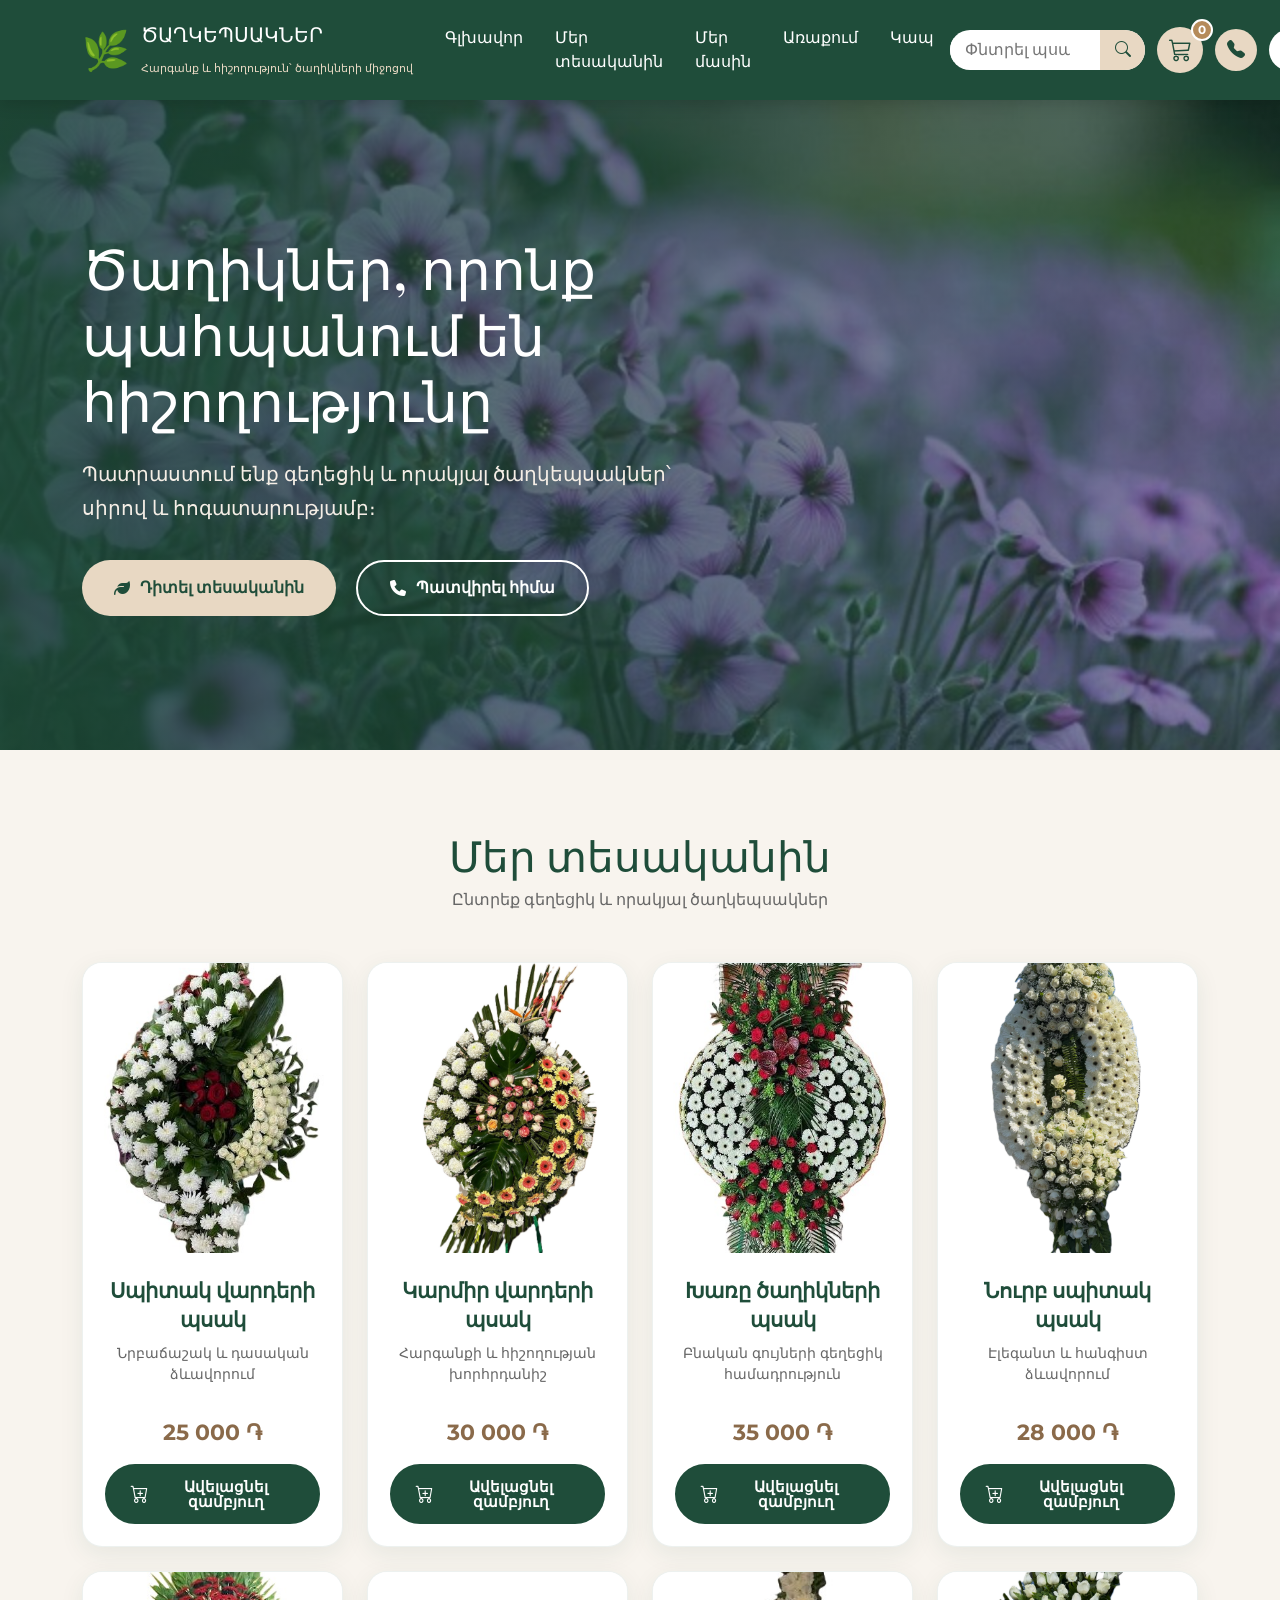
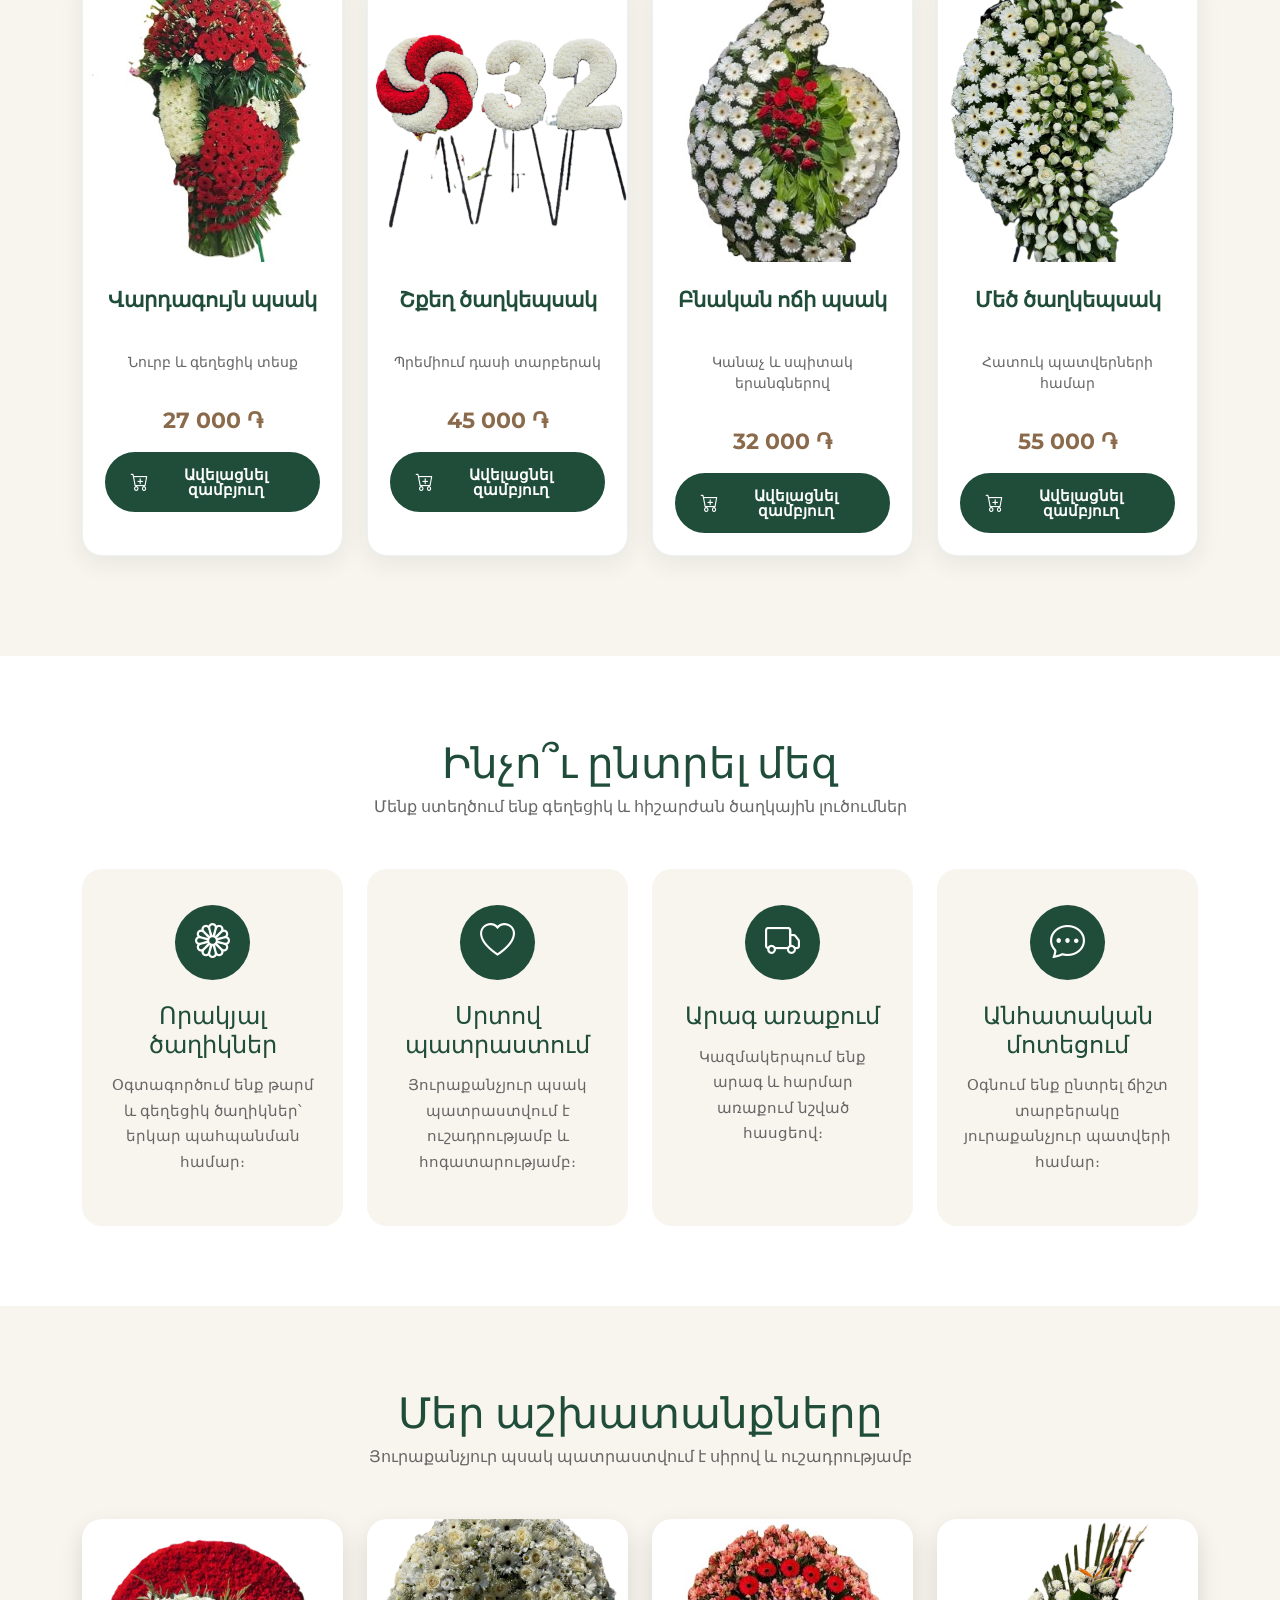
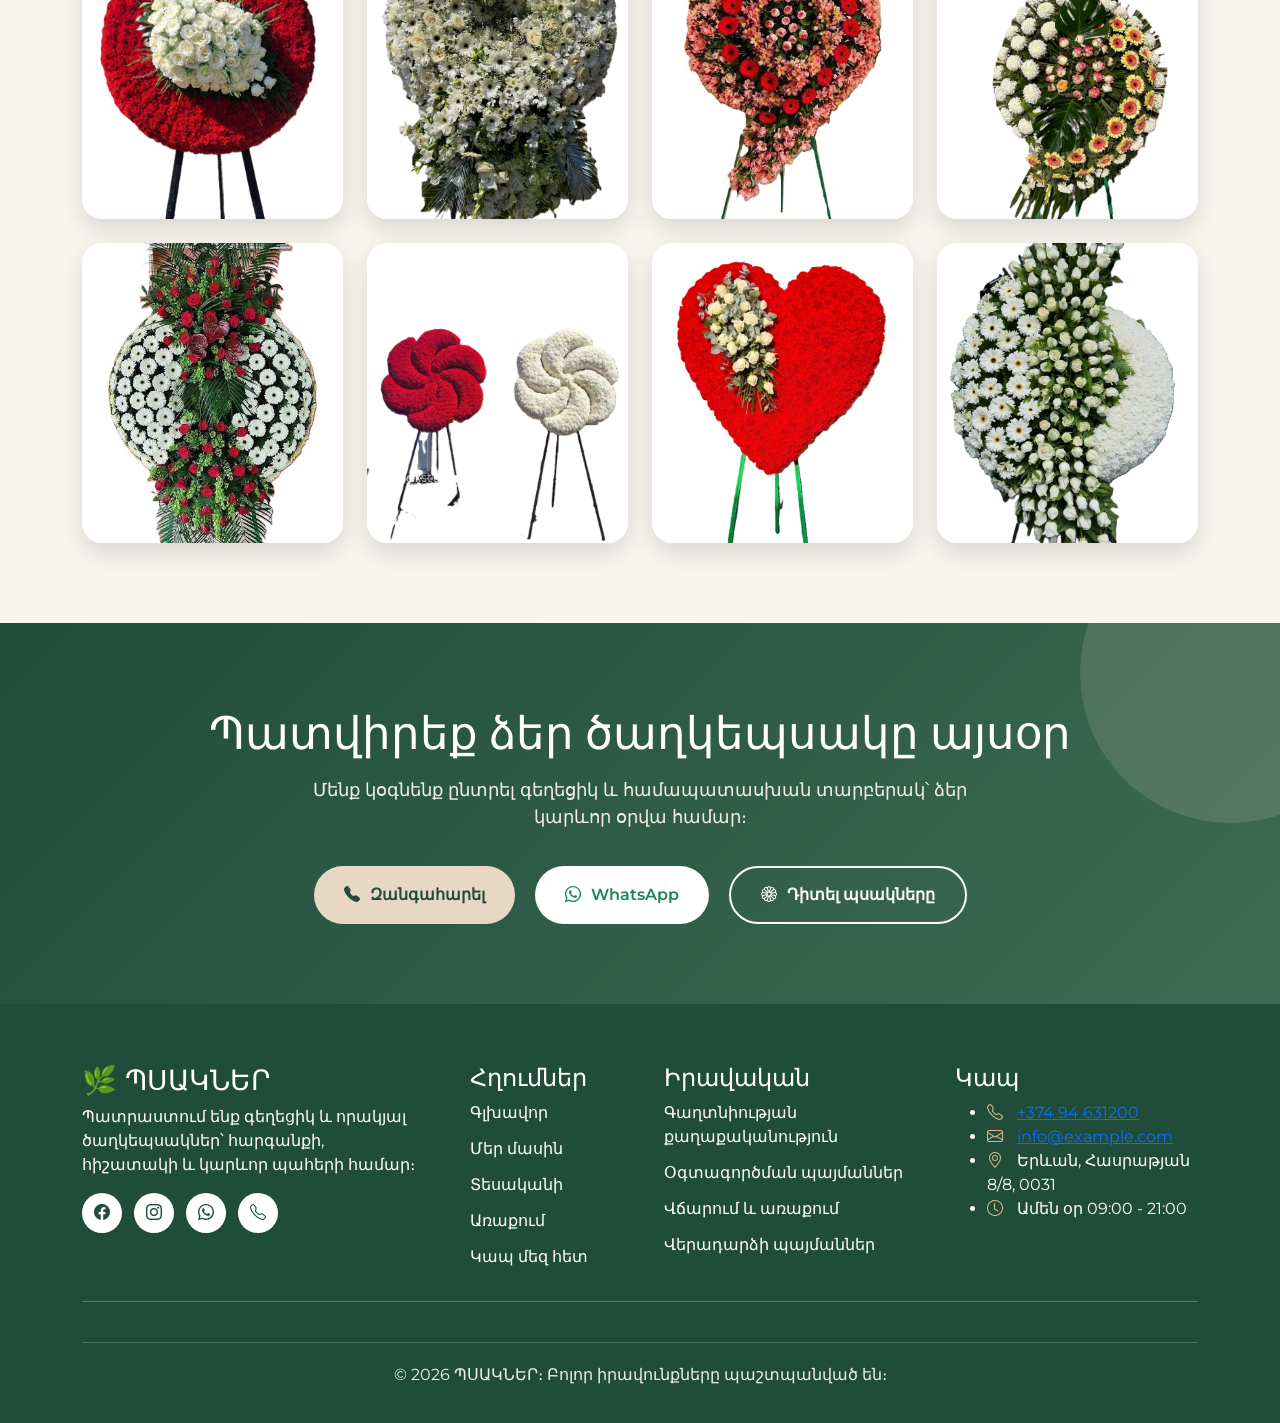
==== index.html @ c1af6dad "Initial commit" ====
<!DOCTYPE html>
<html lang="hy">

<head>

<meta charset="UTF-8">

<meta name="viewport" content="width=device-width, initial-scale=1.0">


<title>
Ծաղկեպսակներ | Գեղեցիկ և որակյալ պատվերներ
</title>


<meta name="description" content="
Պատրաստում ենք գեղեցիկ ծաղկեպսակներ՝ անհատական դիզայնով։
Պատվիրեք արագ և հարմար եղանակով։
">


<!-- Bootstrap 5 -->

<link 
href="https://cdn.jsdelivr.net/npm/bootstrap@5.3.3/dist/css/bootstrap.min.css" 
rel="stylesheet">



<!-- Bootstrap Icons -->

<link 
rel="stylesheet"
href="https://cdn.jsdelivr.net/npm/bootstrap-icons@1.11.3/font/bootstrap-icons.min.css">



<!-- Font Awesome -->

<link 
rel="stylesheet"
href="https://cdnjs.cloudflare.com/ajax/libs/font-awesome/6.5.2/css/all.min.css">



<!-- Google Fonts -->

<link 
href="https://fonts.googleapis.com/css2?family=Montserrat:wght@400;500;600;700&family=Playfair+Display:wght@600;700&display=swap"
rel="stylesheet">



<!-- Website CSS -->

<link rel="stylesheet" href="css/style.css">

<link rel="stylesheet" href="css/header.css">
<link rel="stylesheet" href="css/products.css">
<link rel="stylesheet" href="css/product-details.css">

<link rel="stylesheet" href="css/mini-cart.css">

<link rel="stylesheet" href="css/footer.css">


</head>


<body>



<!-- HEADER -->

<div id="header"></div>




<!-- =====================
 HERO SECTION
===================== -->


<section class="hero">


<div class="hero-overlay"></div>



<div class="container">


<div class="hero-content">



<h2>

Ծաղիկներ, որոնք
<br>

պահպանում են հիշողությունը

</h2>



<p>

Պատրաստում ենք գեղեցիկ և որակյալ
ծաղկեպսակներ՝ սիրով և հոգատարությամբ։

</p>



<div class="hero-buttons">



<a href="products.html"
class="btn-main">


<i class="fa-solid fa-leaf"></i>

Դիտել տեսականին


</a>




<a href="contact.html"
class="btn-outline">


<i class="fa-solid fa-phone"></i>

Պատվիրել հիմա


</a>



</div>


</div>


</div>


</section>





<!-- =====================
 PRODUCTS SECTION
===================== -->


<section class="products-section">


<div class="container">



<div class="section-title">


<h2>

Մեր տեսականին

</h2>


<p>

Ընտրեք գեղեցիկ և որակյալ ծաղկեպսակներ

</p>


</div>




<div class="row g-4">



<!-- PRODUCT CARD -->

<div class="col-lg-3 col-md-6">


<div class="product-card">



<div class="product-image">


<img src="images/product-1.jpg"
alt="Սպիտակ վարդերի պսակ">


</div>



<div class="product-info">


<h3>

Սպիտակ վարդերի պսակ

</h3>


<p>

Նրբաճաշակ և դասական ձևավորում

</p>



<div class="price">

25 000 ֏

</div>



<button 
class="order-btn add-to-cart"
data-id="1">


<i class="bi bi-cart-plus"></i>

Ավելացնել զամբյուղ


</button>


</div>


</div>


</div>
<!-- PRODUCT 2 -->

<div class="col-lg-3 col-md-6">

<div class="product-card">


<div class="product-image">

<img src="images/product-2.jpg"
alt="Կարմիր վարդերի պսակ">

</div>


<div class="product-info">


<h3>
Կարմիր վարդերի պսակ
</h3>


<p>
Հարգանքի և հիշողության խորհրդանիշ
</p>


<div class="price">
30 000 ֏
</div>


<button 
class="order-btn add-to-cart"
data-id="2">

<i class="bi bi-cart-plus"></i>

Ավելացնել զամբյուղ

</button>


</div>

</div>

</div>




<!-- PRODUCT 3 -->

<div class="col-lg-3 col-md-6">

<div class="product-card">


<div class="product-image">

<img src="images/product-3.jpg"
alt="Խառը ծաղիկների պսակ">

</div>


<div class="product-info">


<h3>
Խառը ծաղիկների պսակ
</h3>


<p>
Բնական գույների գեղեցիկ համադրություն
</p>


<div class="price">
35 000 ֏
</div>


<button 
class="order-btn add-to-cart"
data-id="3">

<i class="bi bi-cart-plus"></i>

Ավելացնել զամբյուղ

</button>


</div>

</div>

</div>




<!-- PRODUCT 4 -->

<div class="col-lg-3 col-md-6">

<div class="product-card">


<div class="product-image">

<img src="images/product-4.jpg"
alt="Նուրբ սպիտակ պսակ">

</div>


<div class="product-info">


<h3>
Նուրբ սպիտակ պսակ
</h3>


<p>
Էլեգանտ և հանգիստ ձևավորում
</p>


<div class="price">
28 000 ֏
</div>


<button 
class="order-btn add-to-cart"
data-id="4">

<i class="bi bi-cart-plus"></i>

Ավելացնել զամբյուղ

</button>


</div>

</div>

</div>




<!-- PRODUCT 5 -->

<div class="col-lg-3 col-md-6">

<div class="product-card">


<div class="product-image">

<img src="images/product-5.jpg"
alt="Վարդագույն պսակ">

</div>


<div class="product-info">


<h3>
Վարդագույն պսակ
</h3>


<p>
Նուրբ և գեղեցիկ տեսք
</p>


<div class="price">
27 000 ֏
</div>


<button 
class="order-btn add-to-cart"
data-id="5">

<i class="bi bi-cart-plus"></i>

Ավելացնել զամբյուղ

</button>


</div>

</div>

</div>




<!-- PRODUCT 6 -->

<div class="col-lg-3 col-md-6">

<div class="product-card">


<div class="product-image">

<img src="images/product-6.jpg"
alt="Շքեղ ծաղկեպսակ">

</div>


<div class="product-info">


<h3>
Շքեղ ծաղկեպսակ
</h3>


<p>
Պրեմիում դասի տարբերակ
</p>


<div class="price">
45 000 ֏
</div>


<button 
class="order-btn add-to-cart"
data-id="6">

<i class="bi bi-cart-plus"></i>

Ավելացնել զամբյուղ

</button>


</div>

</div>

</div>




<!-- PRODUCT 7 -->

<div class="col-lg-3 col-md-6">

<div class="product-card">


<div class="product-image">

<img src="images/product-7.jpg"
alt="Բնական ոճի պսակ">

</div>


<div class="product-info">


<h3>
Բնական ոճի պսակ
</h3>


<p>
Կանաչ և սպիտակ երանգներով
</p>


<div class="price">
32 000 ֏
</div>


<button 
class="order-btn add-to-cart"
data-id="7">

<i class="bi bi-cart-plus"></i>

Ավելացնել զամբյուղ

</button>


</div>

</div>

</div>




<!-- PRODUCT 8 -->

<div class="col-lg-3 col-md-6">

<div class="product-card">


<div class="product-image">

<img src="images/product-8.jpg"
alt="Մեծ ծաղկեպսակ">

</div>


<div class="product-info">


<h3>
Մեծ ծաղկեպսակ
</h3>


<p>
Հատուկ պատվերների համար
</p>


<div class="price">
55 000 ֏
</div>


<button 
class="order-btn add-to-cart"
data-id="8">

<i class="bi bi-cart-plus"></i>

Ավելացնել զամբյուղ

</button>


</div>

</div>

</div>



</div>

</div>

</section>






<!-- =====================
 WHY CHOOSE US
===================== -->


<section class="why-section">


<div class="container">



<div class="section-title">


<h2>
Ինչո՞ւ ընտրել մեզ
</h2>


<p>
Մենք ստեղծում ենք գեղեցիկ և հիշարժան ծաղկային լուծումներ
</p>


</div>



<div class="row g-4">



<div class="col-lg-3 col-md-6">


<div class="feature-card">


<div class="feature-icon">

<i class="bi bi-flower1"></i>

</div>


<h3>
Որակյալ ծաղիկներ
</h3>


<p>
Օգտագործում ենք թարմ և գեղեցիկ ծաղիկներ՝ երկար պահպանման համար։
</p>


</div>


</div>





<div class="col-lg-3 col-md-6">


<div class="feature-card">


<div class="feature-icon">

<i class="bi bi-heart"></i>

</div>


<h3>
Սրտով պատրաստում
</h3>


<p>
Յուրաքանչյուր պսակ պատրաստվում է ուշադրությամբ և հոգատարությամբ։
</p>


</div>


</div>





<div class="col-lg-3 col-md-6">


<div class="feature-card">


<div class="feature-icon">

<i class="bi bi-truck"></i>

</div>


<h3>
Արագ առաքում
</h3>


<p>
Կազմակերպում ենք արագ և հարմար առաքում նշված հասցեով։
</p>


</div>


</div>





<div class="col-lg-3 col-md-6">


<div class="feature-card">


<div class="feature-icon">

<i class="bi bi-chat-dots"></i>

</div>


<h3>
Անհատական մոտեցում
</h3>


<p>
Օգնում ենք ընտրել ճիշտ տարբերակը յուրաքանչյուր պատվերի համար։
</p>


</div>


</div>



</div>


</div>


</section>
<!-- =====================
 GALLERY SECTION
===================== -->

<section class="gallery-section">

<div class="container">


<div class="section-title">

<h2>
Մեր աշխատանքները
</h2>

<p>
Յուրաքանչյուր պսակ պատրաստվում է սիրով և ուշադրությամբ
</p>

</div>



<div class="row g-4">


<div class="col-lg-3 col-md-6">

<div class="gallery-item">

<img src="images/gallery-1.jpg"
alt="Ծաղկեպսակ">

<div class="gallery-overlay">

    <a
        href="images/gallery-1.jpg"
        class="gallery-link"
        data-image="images/gallery-1.jpg"
        aria-label="Նկարը մեծացնել"
    >

        <i class="bi bi-eye"></i>

    </a>

</div>

</div>

</div>




<div class="col-lg-3 col-md-6">

<div class="gallery-item">

<img src="images/gallery-2.jpg"
alt="Ծաղկեպսակ">

<div class="gallery-overlay">

<a href="#"
class="gallery-link"
data-image="images/gallery-2.jpg">

<i class="bi bi-eye"></i>

</a>

</div>

</div>

</div>




<div class="col-lg-3 col-md-6">

<div class="gallery-item">

<img src="images/gallery-3.jpg"
alt="Ծաղկեպսակ">

<div class="gallery-overlay">

<a href="#"
class="gallery-link"
data-image="images/gallery-3.jpg">

<i class="bi bi-eye"></i>

</a>
</div>

</div>

</div>




<div class="col-lg-3 col-md-6">

<div class="gallery-item">

<img src="images/gallery-4.jpg"
alt="Ծաղկեպսակ">

<div class="gallery-overlay">

<a href="#"
class="gallery-link"
data-image="images/gallery-4.jpg">

<i class="bi bi-eye"></i>

</a>

</div>

</div>

</div>




<div class="col-lg-3 col-md-6">

<div class="gallery-item">

<img src="images/gallery-5.jpg"
alt="Ծաղկեպսակ">

<div class="gallery-overlay">

<a href="#"
class="gallery-link"
data-image="images/gallery-5.jpg">

<i class="bi bi-eye"></i>

</a>

</div>

</div>

</div>




<div class="col-lg-3 col-md-6">

<div class="gallery-item">

<img src="images/gallery-6.jpg"
alt="Ծաղկեպսակ">

<div class="gallery-overlay">

<a href="#"
class="gallery-link"
data-image="images/gallery-6.jpg">

<i class="bi bi-eye"></i>

</a>

</div>

</div>

</div>




<div class="col-lg-3 col-md-6">

<div class="gallery-item">

<img src="images/gallery-7.jpg"
alt="Ծաղկեպսակ">

<div class="gallery-overlay">

<a href="#"
class="gallery-link"
data-image="images/gallery-7.jpg">

<i class="bi bi-eye"></i>

</a>

</div>

</div>

</div>




<div class="col-lg-3 col-md-6">

<div class="gallery-item">

<img src="images/gallery-8.jpg"
alt="Ծաղկեպսակ">

<div class="gallery-overlay">

<a href="#"
class="gallery-link"
data-image="images/gallery-8.jpg">

<i class="bi bi-eye"></i>

</a>

</div>

</div>

</div>


</div>

</div>

</section>






<!-- =====================
 CTA SECTION
===================== -->


<section class="cta-section">


<div class="container">


<div class="cta-content">


<h2>

Պատվիրեք ձեր ծաղկեպսակը այսօր

</h2>



<p>

Մենք կօգնենք ընտրել գեղեցիկ և համապատասխան տարբերակ՝
ձեր կարևոր օրվա համար։

</p>



<div class="cta-buttons">


<a href="tel:+37400000000"
class="cta-btn">


<i class="bi bi-telephone-fill"></i>

Զանգահարել


</a>



<a href="https://wa.me/37400000000"
class="cta-btn whatsapp">


<i class="bi bi-whatsapp"></i>

WhatsApp


</a>



<a href="products.html"
class="cta-btn outline">


<i class="bi bi-flower1"></i>

Դիտել պսակները


</a>



</div>


</div>


</div>


</section>



<!-- FOOTER -->

<div id="footer"></div>




<!-- JAVASCRIPT -->

<script src="js/products-data.js"></script>

<script src="js/cart-add.js"></script>

<script src="js/script.js"></script>

<script src="js/components.js"></script>

<script src="js/header.js"></script>
<script src="js/gallery.js"></script>

<script
    src="https://cdn.jsdelivr.net/npm/bootstrap@5.3.3/dist/js/bootstrap.bundle.min.js">
</script>



</body>

</html>
---- css/style.css ----
/* =====================
   ROOT COLORS
===================== */

:root{
    --green-dark:#1F4D3A;
    --green:#3E6B55;
    --beige:#E8D8C3;
    --light-bg:#F8F4EE;
    --white:#FFFFFF;
    --text:#333333;
    --gold:#B58B5A;
}


/* =====================
   HEADER
===================== */

.main-header{
    background:var(--green-dark);
    box-shadow:0 4px 15px rgba(0,0,0,.15);
}


.navbar{
    padding:15px 0;
}


/* LOGO */

.logo{
    display:flex;
    align-items:center;
    gap:12px;
    color:var(--white);
    text-decoration:none;
}


.logo-icon{
    font-size:38px;
}


.logo h1{
    font-family:'Playfair Display',serif;
    font-size:22px;
    margin:0;
    color:var(--white);
    letter-spacing:1px;
}


.logo small{
    font-family:'Montserrat',sans-serif;
    font-size:11px;
    color:var(--beige);
}


/* MENU */

.nav-link{
    font-family:'Montserrat',sans-serif;
    color:var(--white)!important;
    font-weight:500;
    margin:0 8px;
    transition:.3s;
}


.nav-link:hover,
.nav-link.active{
    color:var(--beige)!important;
}


/* =====================
   HEADER ACTIONS
===================== */

.header-actions{
    display:flex;
    align-items:center;
    gap:12px;
}


/* SEARCH */

.search-box{
    display:flex;
    background:var(--white);
    border-radius:30px;
    overflow:hidden;
    height:40px;
}


.search-box input{
    border:none;
    outline:none;
    padding:0 15px;
    width:150px;
}


.search-box button{
    border:none;
    background:var(--beige);
    color:var(--green-dark);
    width:45px;
}


/* CALL + WHATSAPP */

.call-btn,
.whatsapp-btn{

    width:42px;
    height:42px;

    border-radius:50%;

    display:flex;
    align-items:center;
    justify-content:center;

    font-size:18px;
    text-decoration:none;

    transition:.3s;
}


.call-btn{
    background:var(--beige);
    color:var(--green-dark);
}


.whatsapp-btn{
    background:var(--white);
    color:#198754;
}


.call-btn:hover,
.whatsapp-btn:hover{
    transform:scale(1.1);
}



/* CART */

.cart-icon{

    position:relative;

    width:46px;
    height:46px;

    display:inline-flex;

    align-items:center;
    justify-content:center;

    background:var(--beige);

    color:var(--green-dark)!important;

    border-radius:50%;

    font-size:23px;

    text-decoration:none;

    transition:.3s;

}


.cart-icon:hover{

    background:var(--green-dark);

    color:var(--white)!important;

    transform:translateY(-3px);

}


.cart-icon i{
    font-size:23px;
}


#cartCount{

    position:absolute;

    top:-7px;
    right:-7px;

    min-width:22px;
    height:22px;

    padding:0 5px;

    display:flex;

    align-items:center;
    justify-content:center;

    background:var(--gold);

    color:var(--white);

    border:2px solid var(--white);

    border-radius:50%;

    font-size:11px;

    font-weight:700;

}


/* MOBILE */

.navbar-toggler{

    border:1px solid var(--beige);

}


.navbar-toggler-icon{

    filter:invert(1);

}


@media(max-width:991px){

.header-actions{

    margin-top:20px;

    justify-content:center;

}


.logo h1{

    font-size:18px;

}


.search-box input{

    width:120px;

}

}
/* =====================
   HERO SECTION
===================== */

.hero{

    height:650px;

    background-image:url("../images/hero.jpg");

    background-size:cover;

    background-position:center;

    position:relative;

    display:flex;

    align-items:center;

}


.hero-overlay{

    position:absolute;

    inset:0;

    background:
    linear-gradient(
        90deg,
        rgba(31,77,58,.85),
        rgba(31,77,58,.45)
    );

}



.hero-content{

    position:relative;

    z-index:2;

    max-width:650px;

    color:var(--white);

}



.hero h2{

    font-family:'Playfair Display',serif;

    font-size:55px;

    line-height:1.2;

    margin-bottom:25px;

}



.hero p{

    font-family:'Montserrat',sans-serif;

    font-size:20px;

    line-height:1.7;

    color:#f5eee6;

    margin-bottom:35px;

}



/* =====================
   HERO BUTTONS
===================== */

.hero-buttons{

    display:flex;

    gap:20px;

}



.btn-main,
.btn-outline{

    padding:14px 32px;

    border-radius:30px;

    font-family:'Montserrat',sans-serif;

    font-weight:600;

    text-decoration:none;

    transition:.3s;

    display:inline-flex;

    align-items:center;

    justify-content:center;

    gap:10px;

}



/* MAIN */

.btn-main{

    background:var(--beige);

    color:var(--green-dark);

}



.btn-main:hover{

    background:var(--white);

    transform:translateY(-3px);

}



/* OUTLINE */

.btn-outline{

    border:2px solid var(--white);

    color:var(--white);

}



.btn-outline:hover{

    background:var(--white);

    color:var(--green-dark);

}



/* =====================
   PRODUCTS SECTION
===================== */


.products-section{

    background:var(--light-bg);

    padding:80px 0;

}



/* TITLE */

.section-title{

    text-align:center;

    margin-bottom:50px;

}



.section-title h2{

    font-family:'Playfair Display',serif;

    font-size:42px;

    color:var(--green-dark);

}



.section-title p{

    font-family:'Montserrat',sans-serif;

    color:#666;

}



/* PRODUCT CARD */


.product-card{

    background:var(--white);

    border-radius:20px;

    overflow:hidden;

    box-shadow:0 10px 25px rgba(0,0,0,.08);

    transition:.4s;

}



.product-card:hover{

    transform:translateY(-10px);

    box-shadow:0 20px 35px rgba(31,77,58,.25);

}



/* IMAGE */


.product-image{

    height:300px;

    overflow:hidden;

}



.product-image img{

    width:100%;

    height:100%;

    object-fit:cover;

    transition:.5s ease;

}



.product-card:hover .product-image img{

    transform:scale(1.15);

}



/* PRODUCT INFO */


.product-info{

    padding:25px;

    text-align:center;

}



.product-info h3{

    font-family:'Playfair Display',serif;

    font-size:22px;

    color:var(--green-dark);

}



.product-info p{

    font-size:14px;

    color:#666;

}



.price{

    font-size:22px;

    font-weight:700;

    color:#8A6A4A;

    margin:15px 0;

}



/* =====================
   MOBILE HERO
===================== */


@media(max-width:768px){


.hero{

    height:520px;

    text-align:center;

}



.hero h2{

    font-size:36px;

}



.hero p{

    font-size:16px;

}



.hero-buttons{

    flex-direction:column;

    align-items:center;

}



.btn-main,
.btn-outline{

    width:230px;

}



}
/* =====================
   WHY CHOOSE US
===================== */


.why-section{

    padding:80px 0;

    background:var(--white);

}



.feature-card{

    height:100%;

    text-align:center;

    background:var(--light-bg);

    padding:35px 25px;

    border-radius:20px;

    transition:.4s;

    border:1px solid transparent;

}



.feature-card:hover{

    transform:translateY(-10px);

    background:var(--white);

    border-color:var(--beige);

    box-shadow:0 15px 30px rgba(31,77,58,.15);

}



/* ICON */

.feature-icon{

    width:75px;

    height:75px;

    margin:0 auto 20px;

    border-radius:50%;

    background:var(--green-dark);

    color:var(--white);

    display:flex;

    align-items:center;

    justify-content:center;

    font-size:35px;

    transition:.4s;

}



.feature-card:hover .feature-icon{

    background:var(--beige);

    color:var(--green-dark);

    transform:rotate(10deg);

}



.feature-card h3{

    font-family:'Playfair Display',serif;

    color:var(--green-dark);

    font-size:24px;

    margin-bottom:15px;

}



.feature-card p{

    font-family:'Montserrat',sans-serif;

    color:#666;

    font-size:15px;

    line-height:1.7;

}




/* =====================
   GALLERY
===================== */


.gallery-section{

    padding:80px 0;

    background:var(--light-bg);

}



.gallery-item{

    height:300px;

    overflow:hidden;

    border-radius:20px;

    position:relative;

    cursor:pointer;

    box-shadow:0 10px 25px rgba(0,0,0,.12);

}



.gallery-item img{

    width:100%;

    height:100%;

    object-fit:cover;

    transition:.6s ease;

}



.gallery-item:hover img{

    transform:scale(1.15);

}



/* OVERLAY */


.gallery-overlay{

    position:absolute;

    inset:0;

    background:rgba(31,77,58,.75);

    display:flex;

    align-items:center;

    justify-content:center;

    opacity:0;

    transition:.4s;

}



.gallery-item:hover .gallery-overlay{

    opacity:1;

}



.gallery-overlay a{

    width:55px;

    height:55px;

    background:var(--beige);

    color:var(--green-dark);

    border-radius:50%;

    display:flex;

    align-items:center;

    justify-content:center;

    font-size:25px;

    text-decoration:none;

    transform:scale(0);

    transition:.4s;

}



.gallery-item:hover .gallery-overlay a{

    transform:scale(1);

}




/* =====================
   CTA SECTION
===================== */


.cta-section{

    padding:80px 0;

    background:

    linear-gradient(
        135deg,
        var(--green-dark),
        var(--green)
    );

    position:relative;

    overflow:hidden;

}



.cta-section::before{

    content:"";

    position:absolute;

    width:300px;

    height:300px;

    background:var(--beige);

    border-radius:50%;

    opacity:.15;

    top:-100px;

    right:-100px;

}



.cta-content{

    position:relative;

    text-align:center;

    color:var(--white);

}



.cta-content h2{

    font-family:'Playfair Display',serif;

    font-size:45px;

    margin-bottom:20px;

}



.cta-content p{

    font-family:'Montserrat',sans-serif;

    font-size:18px;

    max-width:700px;

    margin:0 auto 35px;

    color:#f5eee6;

}



/* CTA BUTTONS */


.cta-buttons{

    display:flex;

    justify-content:center;

    gap:20px;

    flex-wrap:wrap;

}



.cta-btn{

    background:var(--beige);

    color:var(--green-dark);

    padding:15px 30px;

    border-radius:30px;

    text-decoration:none;

    font-family:'Montserrat',sans-serif;

    font-weight:600;

    display:flex;

    align-items:center;

    gap:10px;

    transition:.3s;

}



.cta-btn:hover{

    background:var(--white);

    color:var(--green-dark);

    transform:translateY(-5px);

}



/* WHATSAPP CTA */

.cta-btn.whatsapp{

    background:var(--white);

    color:#198754;

}



/* OUTLINE CTA */

.cta-btn.outline{

    background:transparent;

    border:2px solid var(--white);

    color:var(--white);

}



.cta-btn.outline:hover{

    background:var(--white);

    color:var(--green-dark);

}
/* =====================
   GLOBAL SETTINGS
===================== */


*{

    box-sizing:border-box;

}


html{

    scroll-behavior:smooth;

}



body{

    margin:0;

    font-family:'Montserrat',sans-serif;

    color:var(--text);

}



/* IMAGES */

img{

    max-width:100%;

    display:block;

}



/* LINKS */

a{

    transition:.3s;

}




/* =====================
   RESPONSIVE DESIGN
===================== */


@media(max-width:991px){


    .navbar{

        padding:12px 0;

    }


    .header-actions{

        margin-top:20px;

        justify-content:center;

        flex-wrap:wrap;

    }


    .logo h1{

        font-size:18px;

    }


    .search-box input{

        width:120px;

    }


}





@media(max-width:768px){


    /* HERO */


    .hero{

        height:520px;

        text-align:center;

    }


    .hero-content{

        margin:auto;

        padding:0 15px;

    }


    .hero h2{

        font-size:36px;

    }


    .hero p{

        font-size:16px;

    }


    .hero-buttons{

        flex-direction:column;

        align-items:center;

    }


    .btn-main,
    .btn-outline{

        width:230px;

    }




    /* SECTIONS */


    .products-section,
    .why-section,
    .gallery-section,
    .cta-section{

        padding:60px 0;

    }



    .section-title h2{

        font-size:32px;

    }



    .cta-content h2{

        font-size:34px;

    }


    .cta-content p{

        font-size:16px;

        padding:0 15px;

    }


}





@media(max-width:576px){


    /* HEADER */


    .logo-icon{

        font-size:30px;

    }


    .header-actions{

        gap:8px;

    }



    .search-box{

        width:100%;

    }



    .search-box input{

        flex:1;

        width:auto;

    }





    /* PRODUCTS */


    .product-image{

        height:250px;

    }




    /* GALLERY */


    .gallery-item{

        height:250px;

    }





    /* BUTTONS */


    .cta-buttons{

        flex-direction:column;

        align-items:center;

    }



    .cta-btn{

        width:230px;

        justify-content:center;

    }



}
/* =========================
ADD TO CART BUTTON
ALL PAGES
========================= */

.order-btn {


width: 100%;

min-height: 48px;

display: inline-flex;

align-items: center;

justify-content: center;

gap: 9px;

padding: 13px 20px;

border: 2px solid #1f4d3a;

border-radius: 30px;

background: #1f4d3a;

color: #ffffff;

font-family: "Montserrat", sans-serif;

font-size: 14px;

font-weight: 600;

line-height: 1;

cursor: pointer;

transition:
    background 0.3s ease,
    color 0.3s ease,
    border-color 0.3s ease,
    transform 0.3s ease,
    box-shadow 0.3s ease;


}

.order-btn i {


font-size: 18px;

line-height: 1;


}

.order-btn:hover {


background: #e8d8c3;

color: #1f4d3a;

border-color: #e8d8c3;

transform: translateY(-3px);

box-shadow:
    0 8px 20px
    rgba(31, 77, 58, 0.2);


}

.order-btn:active {


transform: translateY(0);

box-shadow: none;


}

.order-btn:focus-visible {


outline: 3px solid
    rgba(232, 216, 195, 0.9);

outline-offset: 3px;


}

/* =========================
PRODUCT ADDED STATE
========================= */

.order-btn.added-to-cart {


background: #e8d8c3 !important;

color: #1f4d3a !important;

border-color: #e8d8c3 !important;

transform: none !important;

box-shadow: none !important;

cursor: default;


}

.order-btn.added-to-cart i {


color: #1f4d3a !important;


}

.order-btn:disabled {


opacity: 1;

cursor: default;

}
---- css/header.css ----
/* =========================
 HEADER FIX
========================= */


.main-header{

position:sticky;
top:0;
z-index:1000;

}



.header-actions{

display:flex;
align-items:center;
gap:12px;

}



.header-search{

display:flex;
align-items:center;

background:white;

border-radius:30px;

overflow:hidden;

height:40px;

}



.header-search input{

border:none;
outline:none;

padding:0 15px;

width:150px;

}



.header-search button{

border:none;

height:40px;

width:45px;

background:#E8D8C3;

color:#1F4D3A;

}



.cart-icon{

position:relative;

}



#cartCount{

position:absolute;

top:-8px;
right:-10px;

background:#b58b5a;

color:white;

width:22px;
height:22px;

border-radius:50%;

font-size:12px;

display:flex;

align-items:center;
justify-content:center;

}



@media(max-width:991px){

.header-actions{

margin-top:20px;

justify-content:center;

}


}
---- css/products.css ----
/* ========================================
PRODUCTS PAGE
Մուգ կանաչ + բեժ + սպիտակ
======================================== */

/* ---------- ԳՈՒՅՆԵՐ ---------- */

:root {
--green-dark: #1f4d3a;
--green: #3e6b55;
--green-light: #e8f0eb;


--beige: #e8d8c3;
--beige-light: #f8f4ee;

--white: #ffffff;
--text-dark: #26332d;
--text-light: #6f756f;

--border-color: #e7e1d9;

--shadow: 0 10px 30px rgba(31, 77, 58, 0.10);


}

/* ---------- ԷՋԻ ՎԵՐՆԱԳԻՐ ---------- */

.page-title {
position: relative;
padding: 85px 0;
text-align: center;
color: var(--white);


background:
    linear-gradient(
        rgba(20, 58, 43, 0.90),
        rgba(31, 77, 58, 0.94)
    ),
    url("../images/hero.jpg");

background-position: center;
background-size: cover;

}

.page-title h1 {
margin-bottom: 12px;


font-family: "Playfair Display", serif;
font-size: clamp(38px, 5vw, 58px);
font-weight: 700;

letter-spacing: 0.5px;

}

.page-title p {
max-width: 650px;
margin: 0 auto;


font-size: 17px;
line-height: 1.8;

opacity: 0.92;

}

/* ---------- ԱՊՐԱՆՔՆԵՐԻ ԲԱԺԻՆ ---------- */

.products-section {
padding: 80px 0 100px;


background-color: var(--beige-light);


}

/* ---------- ՈՐՈՆՈՒՄ ԵՎ ՖԻԼՏՐ ---------- */

.shop-tools {
display: grid;


grid-template-columns:
    minmax(260px, 2fr)
    minmax(190px, 1fr)
    minmax(190px, 1fr);

gap: 16px;

align-items: center;

margin-bottom: 45px;
padding: 20px;

background-color: var(--white);

border: 1px solid var(--border-color);
border-radius: 18px;

box-shadow: var(--shadow);

}

/* Որոնման դաշտ */

.search-box {
position: relative;


display: flex;
align-items: center;


}

.search-box i {
position: absolute;
left: 18px;


color: var(--green);

font-size: 19px;

pointer-events: none;


}

.search-box input,
.shop-tools select {
width: 100%;
height: 52px;


padding: 0 18px;

border: 1px solid var(--border-color);
border-radius: 12px;

outline: none;

color: var(--text-dark);
background-color: var(--white);

font-family: "Montserrat", sans-serif;
font-size: 15px;

transition:
    border-color 0.25s ease,
    box-shadow 0.25s ease;


}

.search-box input {
padding-left: 50px;
}

.search-box input::placeholder {
color: #969b97;
}

.search-box input:focus,
.shop-tools select:focus {
border-color: var(--green);


box-shadow:
    0 0 0 4px
    rgba(62, 107, 85, 0.12);


}

/* ---------- ԱՊՐԱՆՔԻ ՔԱՐՏ ---------- */

.product-card {
position: relative;


display: flex;
flex-direction: column;

height: 100%;

overflow: hidden;

background-color: var(--white);

border: 1px solid
    rgba(31, 77, 58, 0.08);

border-radius: 20px;

box-shadow:
    0 7px 24px
    rgba(31, 77, 58, 0.08);

transition:
    transform 0.35s ease,
    box-shadow 0.35s ease;


}

.product-card:hover {
transform: translateY(-9px);


box-shadow:
    0 18px 40px
    rgba(31, 77, 58, 0.16);


}

/* ---------- ՆԿԱՐ ---------- */

.product-image {
position: relative;


height: 290px;

overflow: hidden;

background-color: #f1eee9;


}

.product-image-link {
display: block;


width: 100%;
height: 100%;


}

.product-image img {
display: block;


width: 100%;
height: 100%;

object-fit: cover;

transition:
    transform 0.55s ease;


}

.product-card:hover
.product-image img {
transform: scale(1.09);
}

/* ---------- ՆՇԱՆ ---------- */

.product-badge {
position: absolute;


top: 15px;
left: 15px;

z-index: 2;

padding: 7px 13px;

color: var(--white);

background-color:
    var(--green-dark);

border-radius: 50px;

font-size: 12px;
font-weight: 700;

box-shadow:
    0 5px 14px
    rgba(0, 0, 0, 0.14);


}

/* ---------- ՍՐՏԻԿ ---------- */

.favorite-btn {
position: absolute;


top: 14px;
right: 14px;

z-index: 3;

display: flex;
align-items: center;
justify-content: center;

width: 43px;
height: 43px;

padding: 0;

color: var(--green-dark);

background-color:
    rgba(255, 255, 255, 0.94);

border: none;
border-radius: 50%;

cursor: pointer;

box-shadow:
    0 5px 16px
    rgba(0, 0, 0, 0.12);

transition:
    transform 0.25s ease,
    background-color 0.25s ease,
    color 0.25s ease;


}

.favorite-btn:hover {
transform: scale(1.10);
}

.favorite-btn.active {
color: #b43b3b;


background-color: #fff5f5;


}

/* ---------- ԱՊՐԱՆՔԻ ՏԵՂԵԿԱՏՎՈՒԹՅՈՒՆ ---------- */

.product-info {
display: flex;
flex-direction: column;


flex-grow: 1;

padding: 22px;


}

.product-category {
margin-bottom: 8px;


color: var(--green);

font-size: 12px;
font-weight: 700;

text-transform: uppercase;

letter-spacing: 1px;


}

.product-info h3 {
min-height: 58px;


margin: 0 0 10px;

font-family:
    "Playfair Display",
    serif;

font-size: 21px;
line-height: 1.35;

font-weight: 700;


}

.product-info h3 a {
color: var(--green-dark);


text-decoration: none;

transition:
    color 0.25s ease;


}

.product-info h3 a:hover {
color: var(--green);
}

/* ---------- ԳՆԱՀԱՏԱԿԱՆ ---------- */

.product-rating {
display: flex;


gap: 3px;

margin-bottom: 12px;

color: #c49a55;

font-size: 14px;

}

/* ---------- ՆԿԱՐԱԳՐՈՒԹՅՈՒՆ ---------- */

.product-description {
min-height: 67px;


margin: 0 0 18px;

color: var(--text-light);

font-size: 14px;
line-height: 1.65;


}

/* ---------- ԳԻՆ ---------- */

.product-price {
display: flex;
align-items: center;


flex-wrap: wrap;

gap: 10px;

margin-top: auto;
margin-bottom: 20px;


}

.current-price {
color: var(--green-dark);


font-size: 23px;
font-weight: 700;


}

.product-price del {
color: #999;


font-size: 14px;


}

/* ---------- ԿՈՃԱԿՆԵՐ ---------- */

.product-actions {
display: grid;


grid-template-columns:
    1fr 1.15fr;

gap: 10px;

}

.details-btn,
.cart-btn {
display: inline-flex;


align-items: center;
justify-content: center;

gap: 7px;

min-height: 47px;

padding: 10px 12px;

border-radius: 11px;

font-family:
    "Montserrat",
    sans-serif;

font-size: 13px;
font-weight: 700;

text-decoration: none;

cursor: pointer;

transition:
    transform 0.2s ease,
    background-color 0.25s ease,
    color 0.25s ease,
    border-color 0.25s ease;


}

.details-btn {
color: var(--green-dark);


background-color:
    var(--white);

border:
    1px solid
    var(--green-dark);

}

.details-btn:hover {
color: var(--white);


background-color:
    var(--green-dark);

transform:
    translateY(-2px);


}

.cart-btn {
color: var(--white);


background-color:
    var(--green-dark);

border:
    1px solid
    var(--green-dark);


}

.cart-btn:hover {
color: var(--white);


background-color:
    var(--green);

border-color:
    var(--green);

transform:
    translateY(-2px);

}

/* ---------- ԱՊՐԱՆՔ ՉԻ ԳՏՆՎԵԼ ---------- */

.no-products {
padding: 70px 20px;


text-align: center;

background-color:
    var(--white);

border:
    1px dashed
    var(--border-color);

border-radius: 20px;


}

.no-products i {
display: block;


margin-bottom: 15px;

color: var(--green);

font-size: 42px;


}

.no-products h3 {
margin-bottom: 8px;


color:
    var(--green-dark);

font-family:
    "Playfair Display",
    serif;


}

.no-products p {
margin: 0;


color:
    var(--text-light);


}
/* =========================
CART NOTIFICATION
========================= */

.cart-notification {

position: fixed;

top: 95px;

right: 25px;

z-index: 9999;

width: min(
    380px,
    calc(100% - 30px)
);

display: flex;

align-items: center;

gap: 14px;

padding: 16px 18px;

background: #ffffff;

border-left:
    5px solid #1f4d3a;

border-radius: 14px;

box-shadow:
    0 12px 35px
    rgba(
        0,
        0,
        0,
        0.18
    );

animation:
    notificationShow
    0.35s ease;


}

.notification-icon {


width: 42px;

height: 42px;

flex-shrink: 0;

display: flex;

align-items: center;

justify-content: center;

border-radius: 50%;

background:
    #e7f2eb;

color:
    #1f4d3a;

font-size:
    21px;


}

.cart-notification strong {


display: block;

color:
    #1f4d3a;

font-size:
    15px;


}

.cart-notification p {


margin:
    3px 0 0;

color:
    #666;

font-size:
    13px;


}

.notification-cart {


margin-left:
    auto;

padding:
    8px 12px;

color:
    #ffffff;

background:
    #1f4d3a;

border-radius:
    8px;

text-decoration:
    none;

font-size:
    13px;

font-weight:
    700;


}

.notification-cart:hover {


color:
    #ffffff;

background:
    #163b2c;


}

.cart-notification.hide {


animation:
    notificationHide
    0.4s ease forwards;


}

@keyframes notificationShow {


from {

    opacity: 0;

    transform:
        translateX(80px);

}


to {

    opacity: 1;

    transform:
        translateX(0);

}


}

@keyframes notificationHide {

from {

    opacity: 1;

    transform:
        translateX(0);

}


to {

    opacity: 0;

    transform:
        translateX(80px);

}


}

@media (
max-width: 576px
) {


.cart-notification {

    top:
        75px;

    right:
        15px;

}


}

/* =========================
PRODUCT ADDED STATE
========================= */

.order-btn.added-to-cart {


background: #e8d8c3;

color: #1f4d3a;

border-color: #e8d8c3;

cursor: default;


}

.order-btn.added-to-cart i {


color: #1f4d3a;


}
---- css/product-details.css ----
/* =========================
PRODUCT DETAILS
========================= */

.product-details {


min-height: 75vh;

padding: 80px 0;

background: #f8f4ee;


}

.product-details-container {


min-height: 500px;


}

.details-loading {


min-height: 500px;

display: flex;

align-items: center;

justify-content: center;

color: #1f4d3a;


}

/* PRODUCT IMAGE */

.details-image {


overflow: hidden;

border-radius: 24px;

background: #ffffff;

box-shadow:
    0 15px 40px
    rgba(31, 77, 58, 0.16);


}

.details-image img {


display: block;

width: 100%;

height: 560px;

object-fit: cover;


}

/* PRODUCT INFORMATION */

.details-info {


padding: 15px;


}

.details-category {


display: inline-block;

margin-bottom: 14px;

padding: 7px 15px;

border-radius: 30px;

background: #e8d8c3;

color: #1f4d3a;

font-size: 13px;

font-weight: 700;


}

.details-info h1 {


margin-bottom: 20px;

color: #1f4d3a;

font-family:
    "Playfair Display",
    serif;

font-size: 44px;

line-height: 1.2;


}

.details-description {


max-width: 600px;

margin-bottom: 25px;

color: #666666;

font-size: 17px;

line-height: 1.8;


}

.details-price {


margin-bottom: 30px;

color: #8a6a4a;

font-size: 34px;

font-weight: 700;


}

/* FEATURES */

.details-features {


display: grid;

gap: 14px;

margin-bottom: 32px;


}

.details-features div {


display: flex;

align-items: center;

gap: 12px;

color: #444444;


}

.details-features i {


width: 38px;

height: 38px;

display: inline-flex;

align-items: center;

justify-content: center;

border-radius: 50%;

background: #1f4d3a;

color: #ffffff;


}

/* BUTTONS */

.details-actions {


display: flex;

align-items: center;

gap: 15px;

flex-wrap: wrap;


}

.details-actions .order-btn {


padding: 14px 25px;


}

.back-to-products {


display: inline-flex;

align-items: center;

justify-content: center;

gap: 8px;

padding: 13px 23px;

border: 2px solid #1f4d3a;

border-radius: 30px;

color: #1f4d3a;

font-weight: 600;

text-decoration: none;

transition: 0.3s;


}

.back-to-products:hover {


background: #1f4d3a;

color: #ffffff;


}

/* NOT FOUND */

.product-not-found {


padding: 80px 20px;

text-align: center;


}

.product-not-found > i {


display: block;

margin-bottom: 20px;

color: #b58b5a;

font-size: 65px;


}

.product-not-found h1 {


color: #1f4d3a;

font-family:
    "Playfair Display",
    serif;


}

.product-not-found p {


margin-bottom: 25px;

color: #666666;


}

/* MOBILE */

@media (max-width: 991px) {


.product-details {

    padding: 55px 0;

}


.details-image img {

    height: 460px;

}


.details-info {

    padding: 0;

}


}

@media (max-width: 576px) {


.product-details {

    padding: 40px 0;

}


.details-image {

    border-radius: 18px;

}


.details-image img {

    height: 350px;

}


.details-info h1 {

    font-size: 32px;

}


.details-price {

    font-size: 28px;

}


.details-actions {

    flex-direction: column;

    align-items: stretch;

}


.details-actions .order-btn,

.back-to-products {

    width: 100%;

}


}
/* =========================
ADD TO CART BUTTON
========================= */

.order-btn {


display: inline-flex;

align-items: center;

justify-content: center;

gap: 9px;

min-height: 48px;

padding: 13px 24px;

border: 2px solid #1f4d3a;

border-radius: 30px;

background: #1f4d3a;

color: #ffffff;

font-family: "Montserrat", sans-serif;

font-size: 15px;

font-weight: 600;

line-height: 1;

text-decoration: none;

cursor: pointer;

transition:
    background 0.3s ease,
    color 0.3s ease,
    transform 0.3s ease,
    box-shadow 0.3s ease;


}

.order-btn i {


font-size: 18px;

line-height: 1;

}

.order-btn:hover {


background: #e8d8c3;

color: #1f4d3a;

border-color: #e8d8c3;

transform: translateY(-3px);

box-shadow:
    0 8px 20px
    rgba(31, 77, 58, 0.2);


}

.order-btn:active {


transform: translateY(0);

box-shadow: none;


}

.order-btn:focus-visible {


outline: 3px solid
    rgba(232, 216, 195, 0.9);

outline-offset: 3px;


}

.order-btn:disabled {


opacity: 0.6;

cursor: not-allowed;

transform: none;


}
---- css/mini-cart.css ----
.mini-cart{


position:fixed;

right:25px;

bottom:25px;


width:280px;


background:white;


border-radius:20px;


box-shadow:
0 10px 35px rgba(0,0,0,.15);


z-index:999;



overflow:hidden;


}



.mini-cart-header{


background:#1f4d3a;


color:white;


padding:18px;


font-size:20px;


font-weight:700;


}



.mini-cart-header i{


margin-right:10px;


}



.mini-cart-body{


padding:20px;


color:#444;


}



.mini-cart-body strong{


color:#1f4d3a;


}



.mini-cart-btn,
.mini-order-btn{


display:block;


margin:10px 20px;


padding:12px;


text-align:center;


border-radius:25px;


text-decoration:none;


font-weight:600;


}



.mini-cart-btn{


background:#eee;


color:#1f4d3a;


}



.mini-order-btn{


background:#1f4d3a;


color:white;


}



.mini-order-btn:hover{


background:#b58b5a;


color:white;


}



@media(max-width:576px){


.mini-cart{


right:10px;

bottom:10px;


width:calc(100% - 20px);


}


}
---- css/footer.css ----
/* =========================
      FOOTER
========================= */


.main-footer {

    background:#1f4d3a;

    color:white;

    padding:60px 0 20px;

}



.footer-logo {

    font-family:"Playfair Display", serif;

    font-size:28px;

    font-weight:700;

    margin-bottom:15px;

}



.footer-text {

    color:#eee;

    line-height:1.8;

}



.footer-title {

    font-size:20px;

    margin-bottom:20px;

    color:#f5e6d3;

    font-weight:700;

}



.footer-links {

    list-style:none;

    padding:0;

}



.footer-links li {

    margin-bottom:12px;

}



.footer-links a {

    color:white;

    text-decoration:none;

    transition:.3s;

}



.footer-links a:hover {

    color:#d9b98b;

    padding-left:5px;

}



/* CONTACT */

.footer-contact i {

    color:#d9b98b;

    margin-right:10px;

}



.footer-contact p {

    margin-bottom:12px;

}



/* SOCIAL ICONS */


.footer-social a {


    display:inline-flex;

    align-items:center;

    justify-content:center;


    width:40px;

    height:40px;


    background:white;

    color:#1f4d3a;


    border-radius:50%;


    margin-right:8px;


    transition:.3s;


}



.footer-social a:hover {


    background:#d9b98b;

    color:white;

    transform:translateY(-5px);


}



/* COPYRIGHT */


.footer-bottom {


    border-top:1px solid rgba(255,255,255,.2);


    margin-top:40px;


    padding-top:20px;


    text-align:center;


    color:#eee;


}
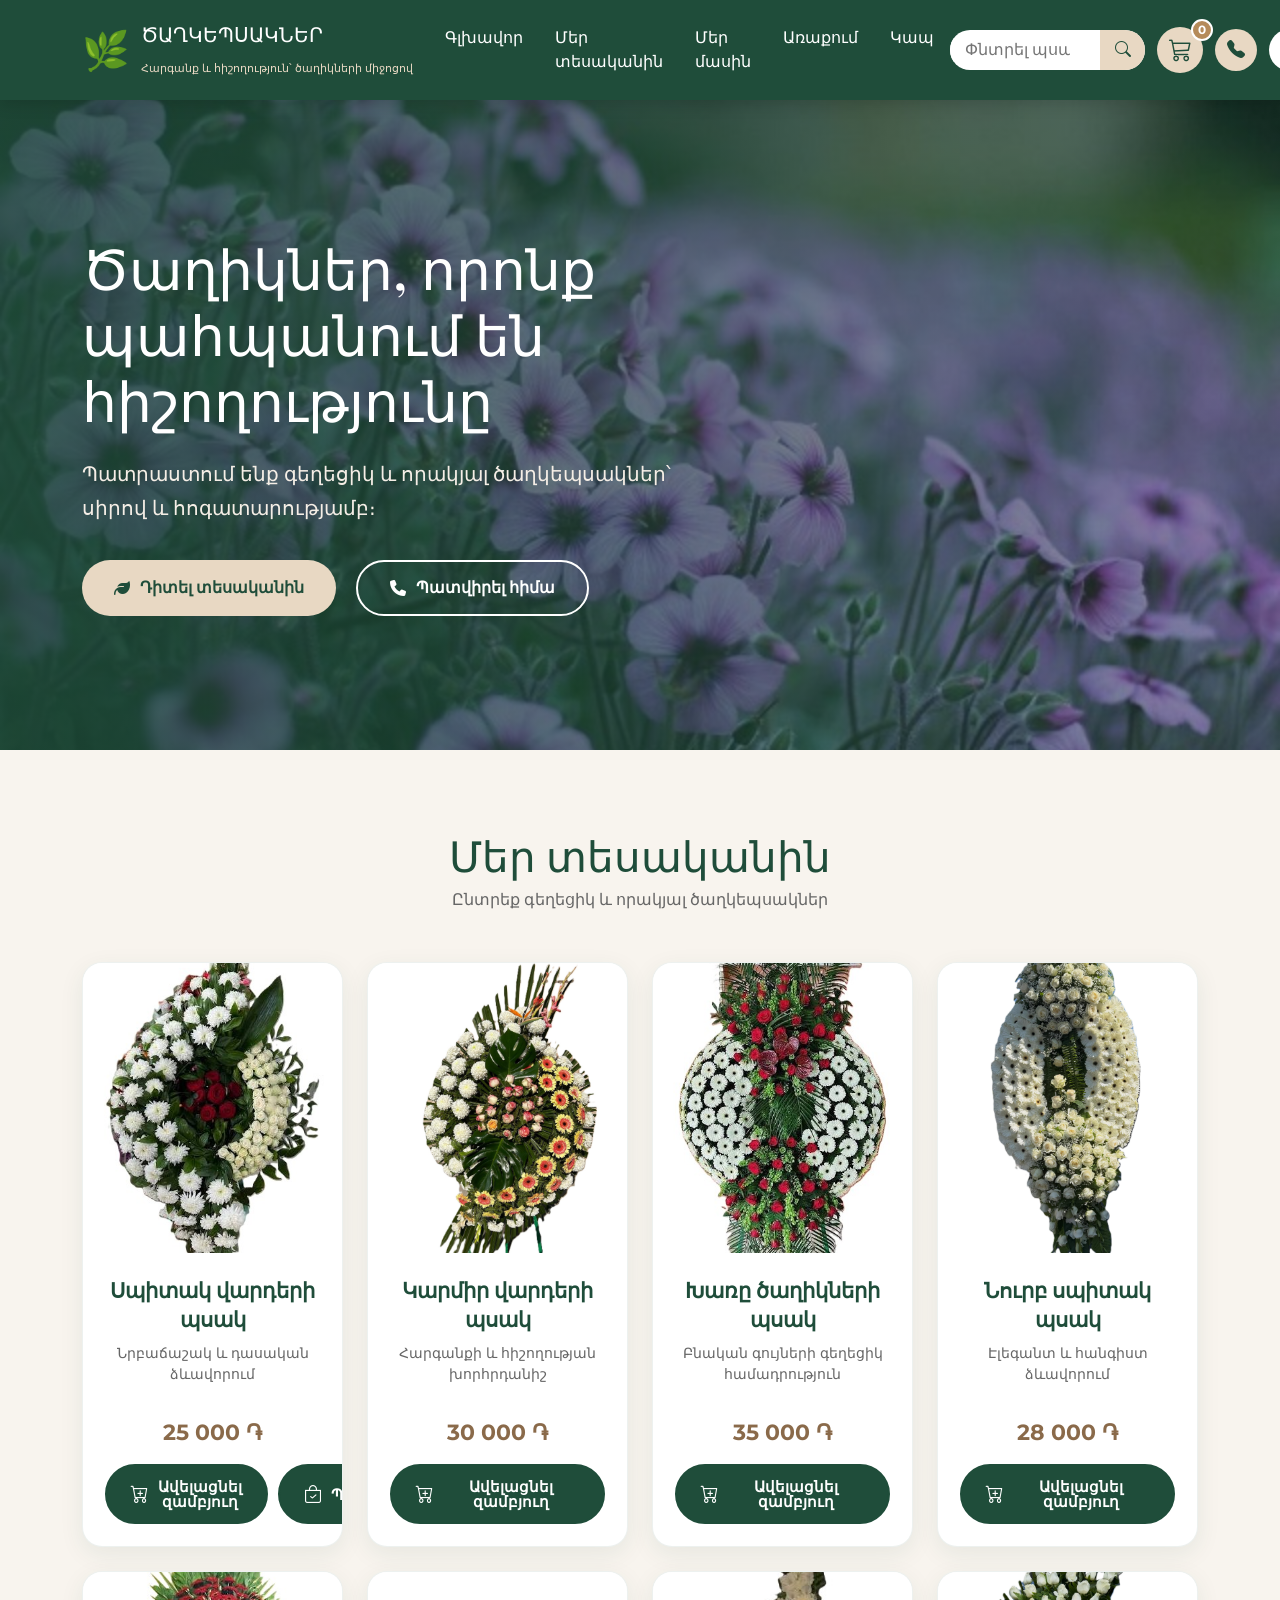
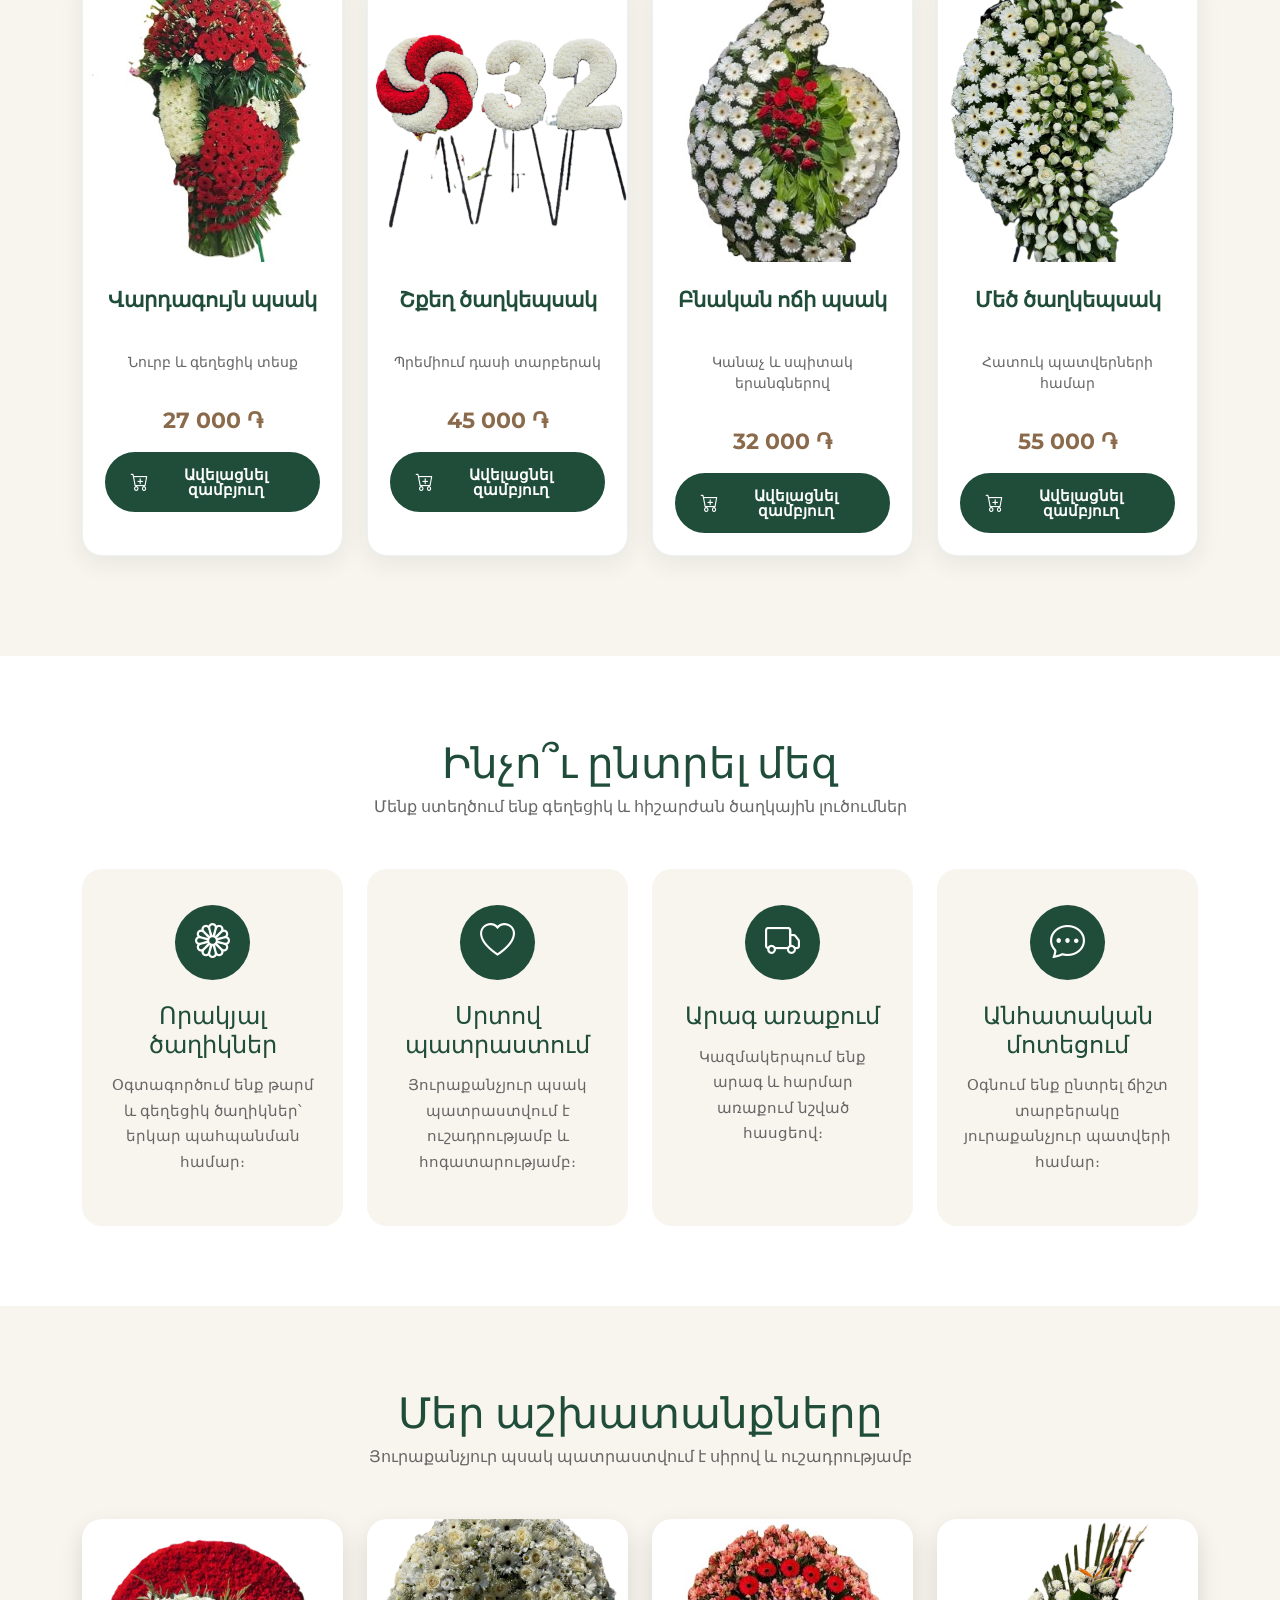
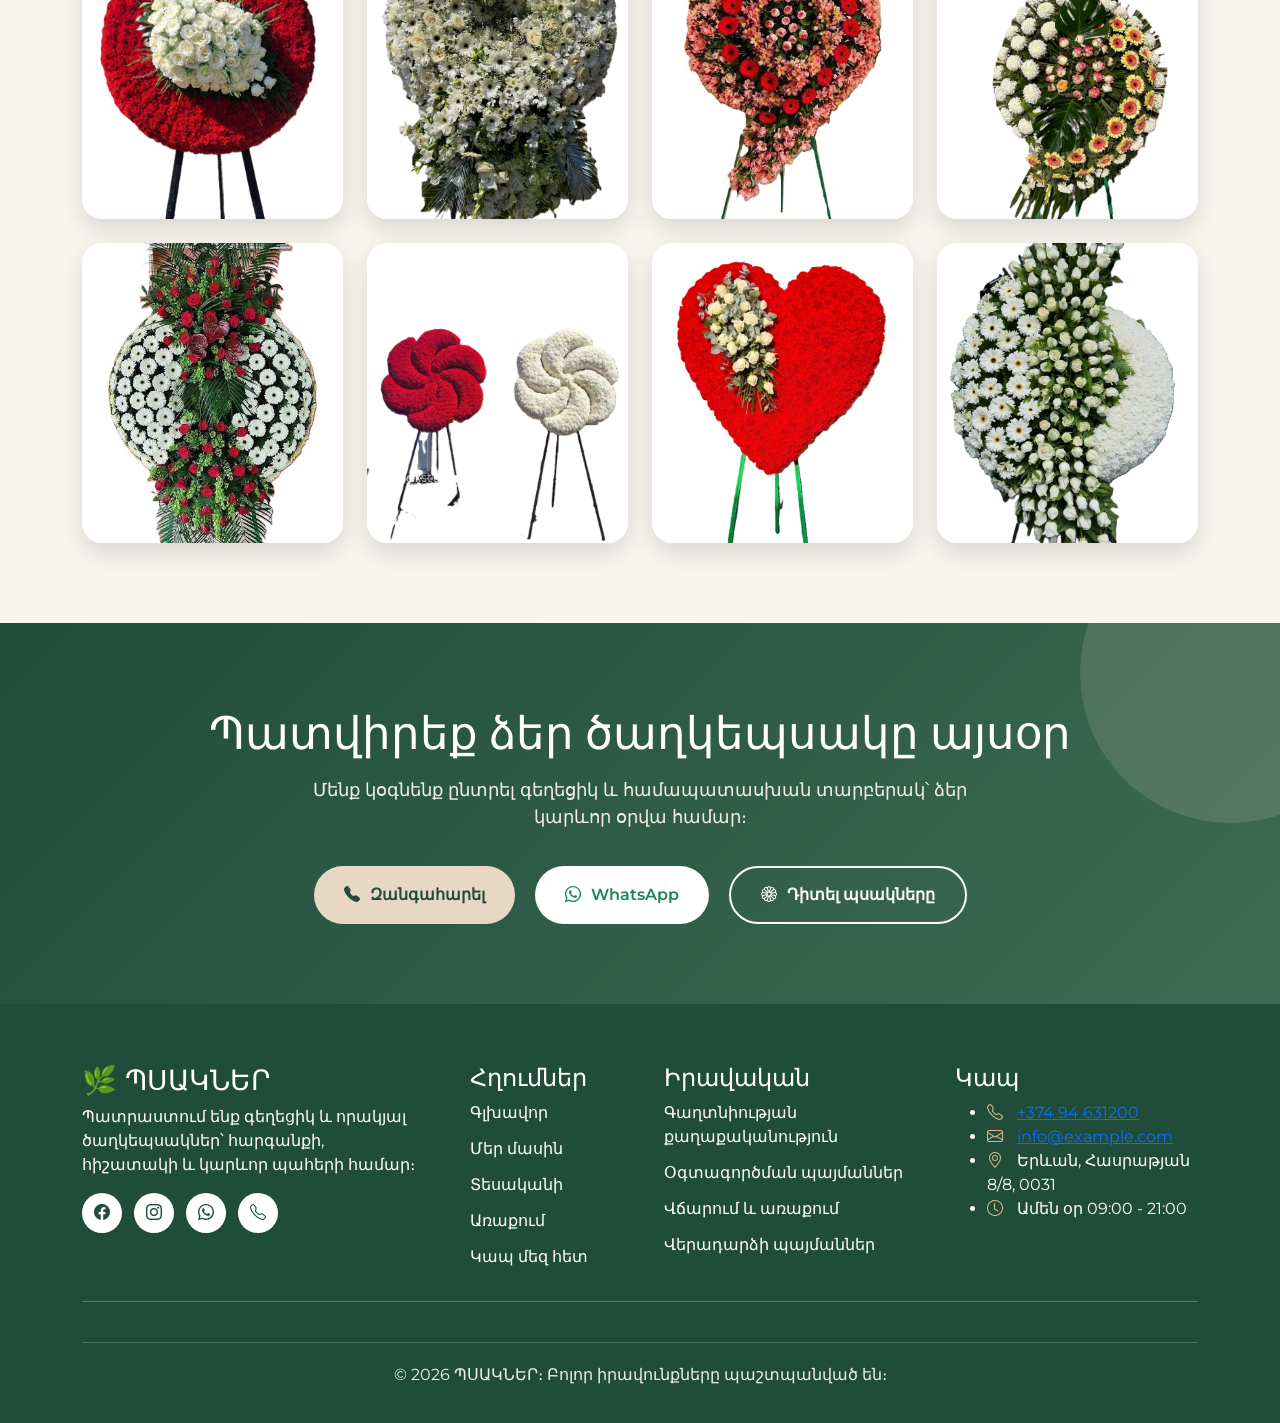
==== commit a2cd435d: "Refactor product action buttons in index.html" ====
--- a/index.html
+++ b/index.html
@@ -247,18 +247,28 @@
 
 
 
-<button 
-class="order-btn add-to-cart"
-data-id="1">
-
-
-<i class="bi bi-cart-plus"></i>
-
-Ավելացնել զամբյուղ
-
-
-</button>
-
+<div class="product-actions">
+
+    <button 
+        class="order-btn add-to-cart"
+        data-id="1">
+
+        <i class="bi bi-cart-plus"></i>
+        Ավելացնել զամբյուղ
+
+    </button>
+
+
+    <button 
+        class="order-btn order-now"
+        data-id="1">
+
+        <i class="bi bi-bag-check"></i>
+        Պատվիրել
+
+    </button>
+
+</div>
 
 </div>
 
@@ -1173,4 +1183,4 @@
 
 </body>
 
-</html>+</html>
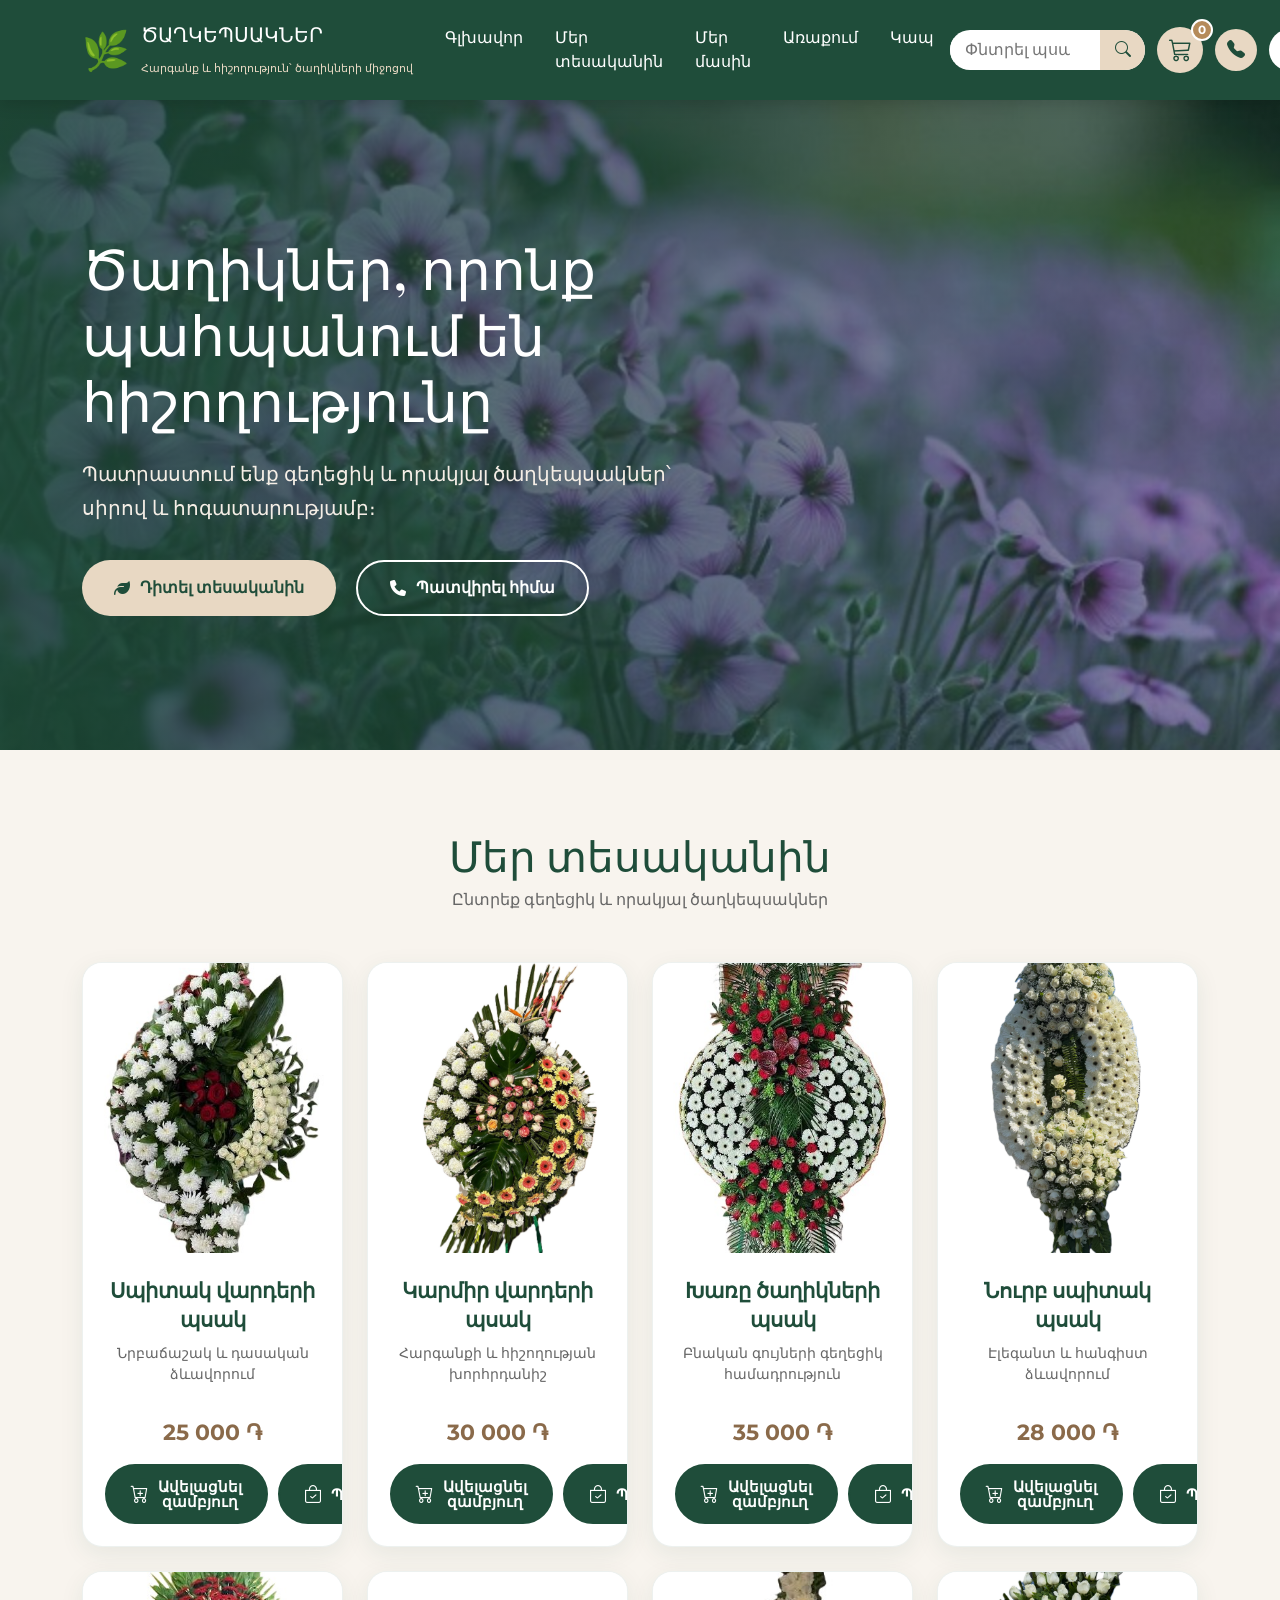
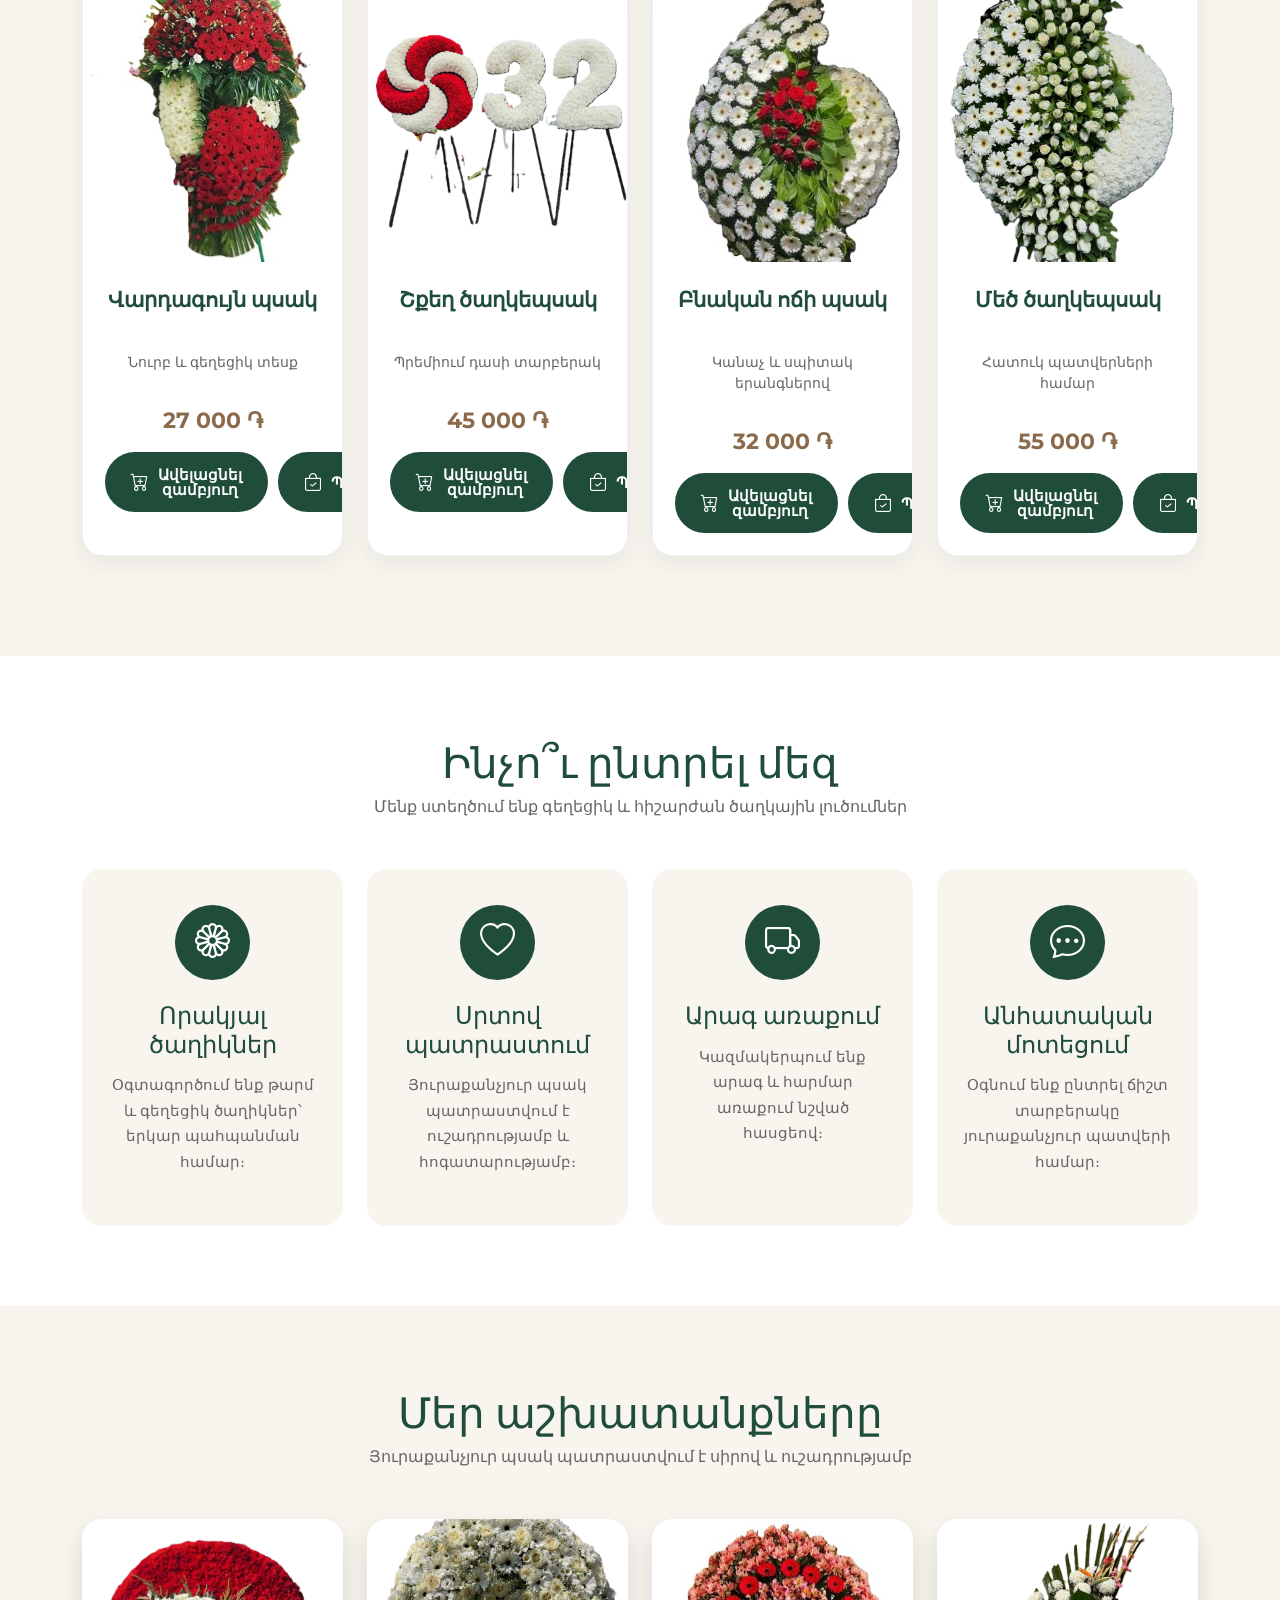
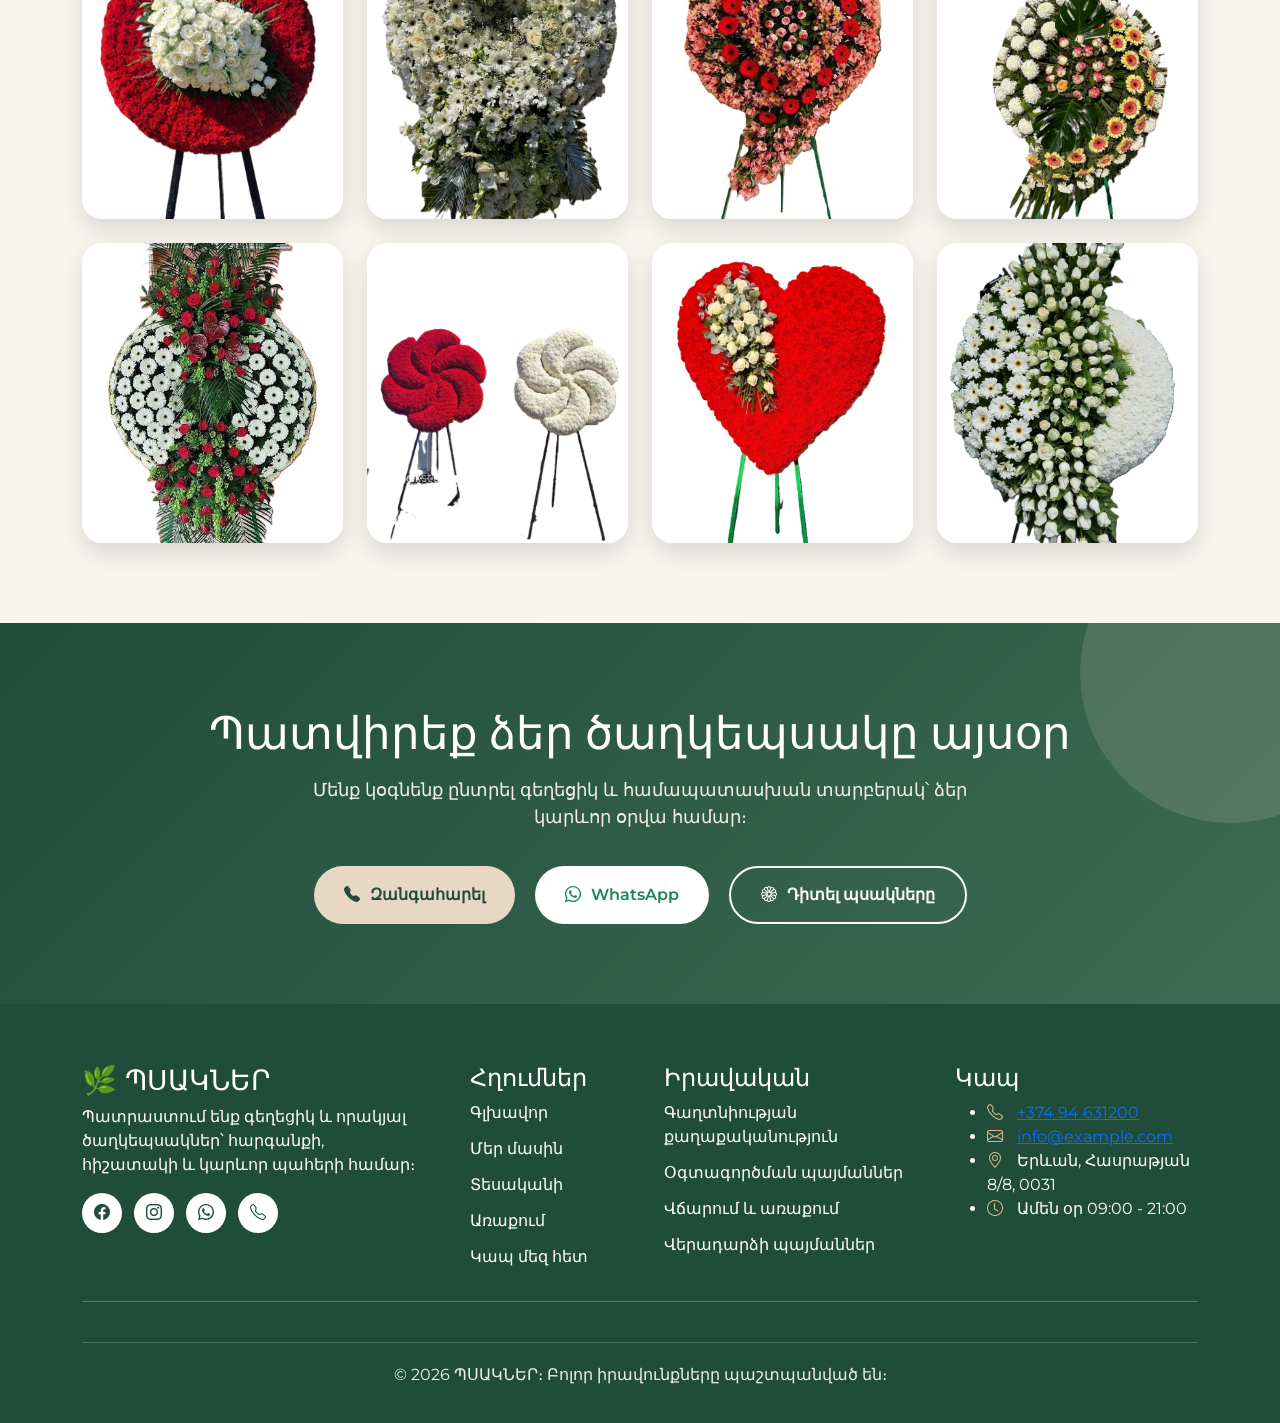
==== commit 3feb077d: "Refactor product buttons in index.html" ====
--- a/index.html
+++ b/index.html
@@ -310,15 +310,28 @@
 </div>
 
 
-<button 
-class="order-btn add-to-cart"
-data-id="2">
-
-<i class="bi bi-cart-plus"></i>
-
-Ավելացնել զամբյուղ
-
-</button>
+<div class="product-actions">
+
+    <button 
+        class="order-btn add-to-cart"
+        data-id="2">
+
+        <i class="bi bi-cart-plus"></i>
+        Ավելացնել զամբյուղ
+
+    </button>
+
+
+    <button 
+        class="order-btn order-now"
+        data-id="2">
+
+        <i class="bi bi-bag-check"></i>
+        Պատվիրել
+
+    </button>
+
+</div>
 
 
 </div>
@@ -363,16 +376,28 @@
 </div>
 
 
-<button 
-class="order-btn add-to-cart"
-data-id="3">
-
-<i class="bi bi-cart-plus"></i>
-
-Ավելացնել զամբյուղ
-
-</button>
-
+<div class="product-actions">
+
+    <button 
+        class="order-btn add-to-cart"
+        data-id="3">
+
+        <i class="bi bi-cart-plus"></i>
+        Ավելացնել զամբյուղ
+
+    </button>
+
+
+    <button 
+        class="order-btn order-now"
+        data-id="3">
+
+        <i class="bi bi-bag-check"></i>
+        Պատվիրել
+
+    </button>
+
+</div>
 
 </div>
 
@@ -416,16 +441,28 @@
 </div>
 
 
-<button 
-class="order-btn add-to-cart"
-data-id="4">
-
-<i class="bi bi-cart-plus"></i>
-
-Ավելացնել զամբյուղ
-
-</button>
-
+<div class="product-actions">
+
+    <button 
+        class="order-btn add-to-cart"
+        data-id="4">
+
+        <i class="bi bi-cart-plus"></i>
+        Ավելացնել զամբյուղ
+
+    </button>
+
+
+    <button 
+        class="order-btn order-now"
+        data-id="4">
+
+        <i class="bi bi-bag-check"></i>
+        Պատվիրել
+
+    </button>
+
+</div>
 
 </div>
 
@@ -469,15 +506,28 @@
 </div>
 
 
-<button 
-class="order-btn add-to-cart"
-data-id="5">
-
-<i class="bi bi-cart-plus"></i>
-
-Ավելացնել զամբյուղ
-
-</button>
+<div class="product-actions">
+
+    <button 
+        class="order-btn add-to-cart"
+        data-id="5">
+
+        <i class="bi bi-cart-plus"></i>
+        Ավելացնել զամբյուղ
+
+    </button>
+
+
+    <button 
+        class="order-btn order-now"
+        data-id="5">
+
+        <i class="bi bi-bag-check"></i>
+        Պատվիրել
+
+    </button>
+
+</div>
 
 
 </div>
@@ -522,16 +572,28 @@
 </div>
 
 
-<button 
-class="order-btn add-to-cart"
-data-id="6">
-
-<i class="bi bi-cart-plus"></i>
-
-Ավելացնել զամբյուղ
-
-</button>
-
+<div class="product-actions">
+
+    <button 
+        class="order-btn add-to-cart"
+        data-id="6">
+
+        <i class="bi bi-cart-plus"></i>
+        Ավելացնել զամբյուղ
+
+    </button>
+
+
+    <button 
+        class="order-btn order-now"
+        data-id="6">
+
+        <i class="bi bi-bag-check"></i>
+        Պատվիրել
+
+    </button>
+
+</div>
 
 </div>
 
@@ -575,15 +637,28 @@
 </div>
 
 
-<button 
-class="order-btn add-to-cart"
-data-id="7">
-
-<i class="bi bi-cart-plus"></i>
-
-Ավելացնել զամբյուղ
-
-</button>
+<div class="product-actions">
+
+    <button 
+        class="order-btn add-to-cart"
+        data-id="7">
+
+        <i class="bi bi-cart-plus"></i>
+        Ավելացնել զամբյուղ
+
+    </button>
+
+
+    <button 
+        class="order-btn order-now"
+        data-id="7">
+
+        <i class="bi bi-bag-check"></i>
+        Պատվիրել
+
+    </button>
+
+</div>
 
 
 </div>
@@ -628,16 +703,28 @@
 </div>
 
 
-<button 
-class="order-btn add-to-cart"
-data-id="8">
-
-<i class="bi bi-cart-plus"></i>
-
-Ավելացնել զամբյուղ
-
-</button>
-
+<div class="product-actions">
+
+    <button 
+        class="order-btn add-to-cart"
+        data-id="8">
+
+        <i class="bi bi-cart-plus"></i>
+        Ավելացնել զամբյուղ
+
+    </button>
+
+
+    <button 
+        class="order-btn order-now"
+        data-id="8">
+
+        <i class="bi bi-bag-check"></i>
+        Պատվիրել
+
+    </button>
+
+</div>
 
 </div>
 
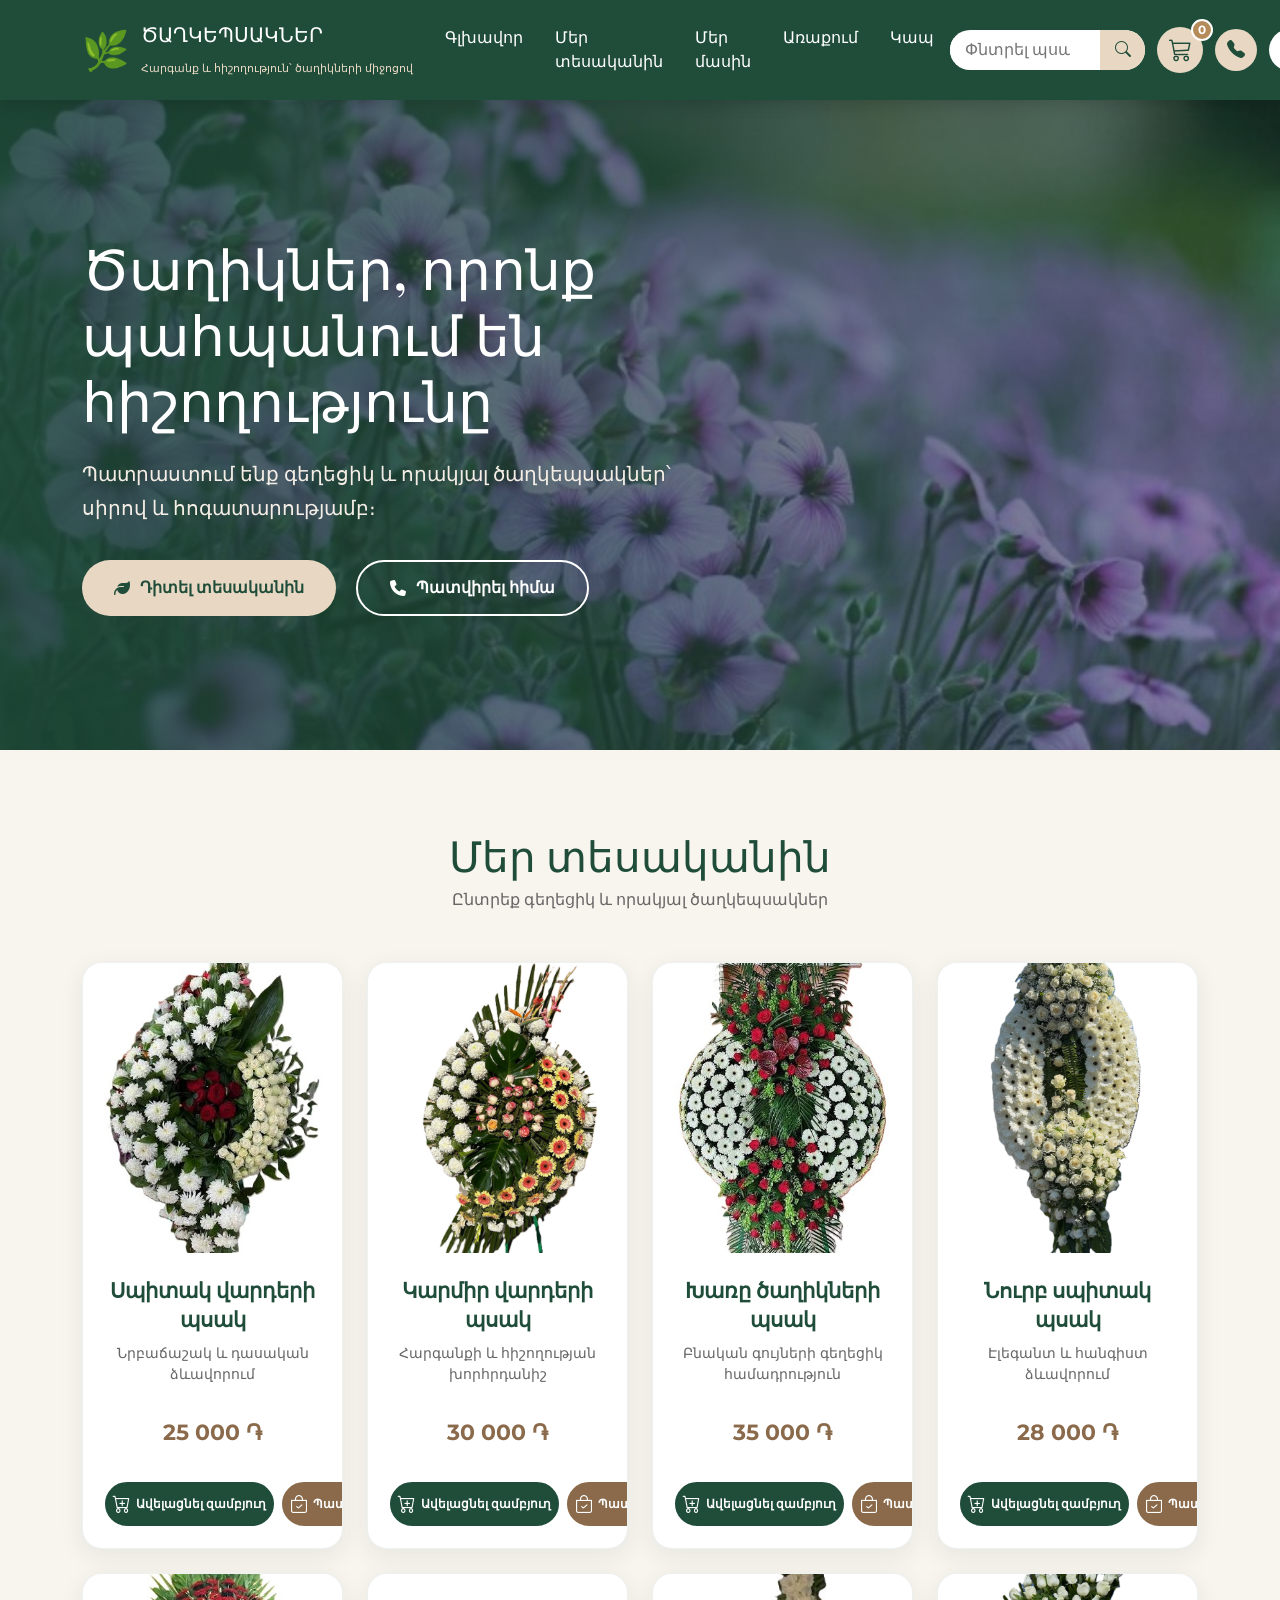
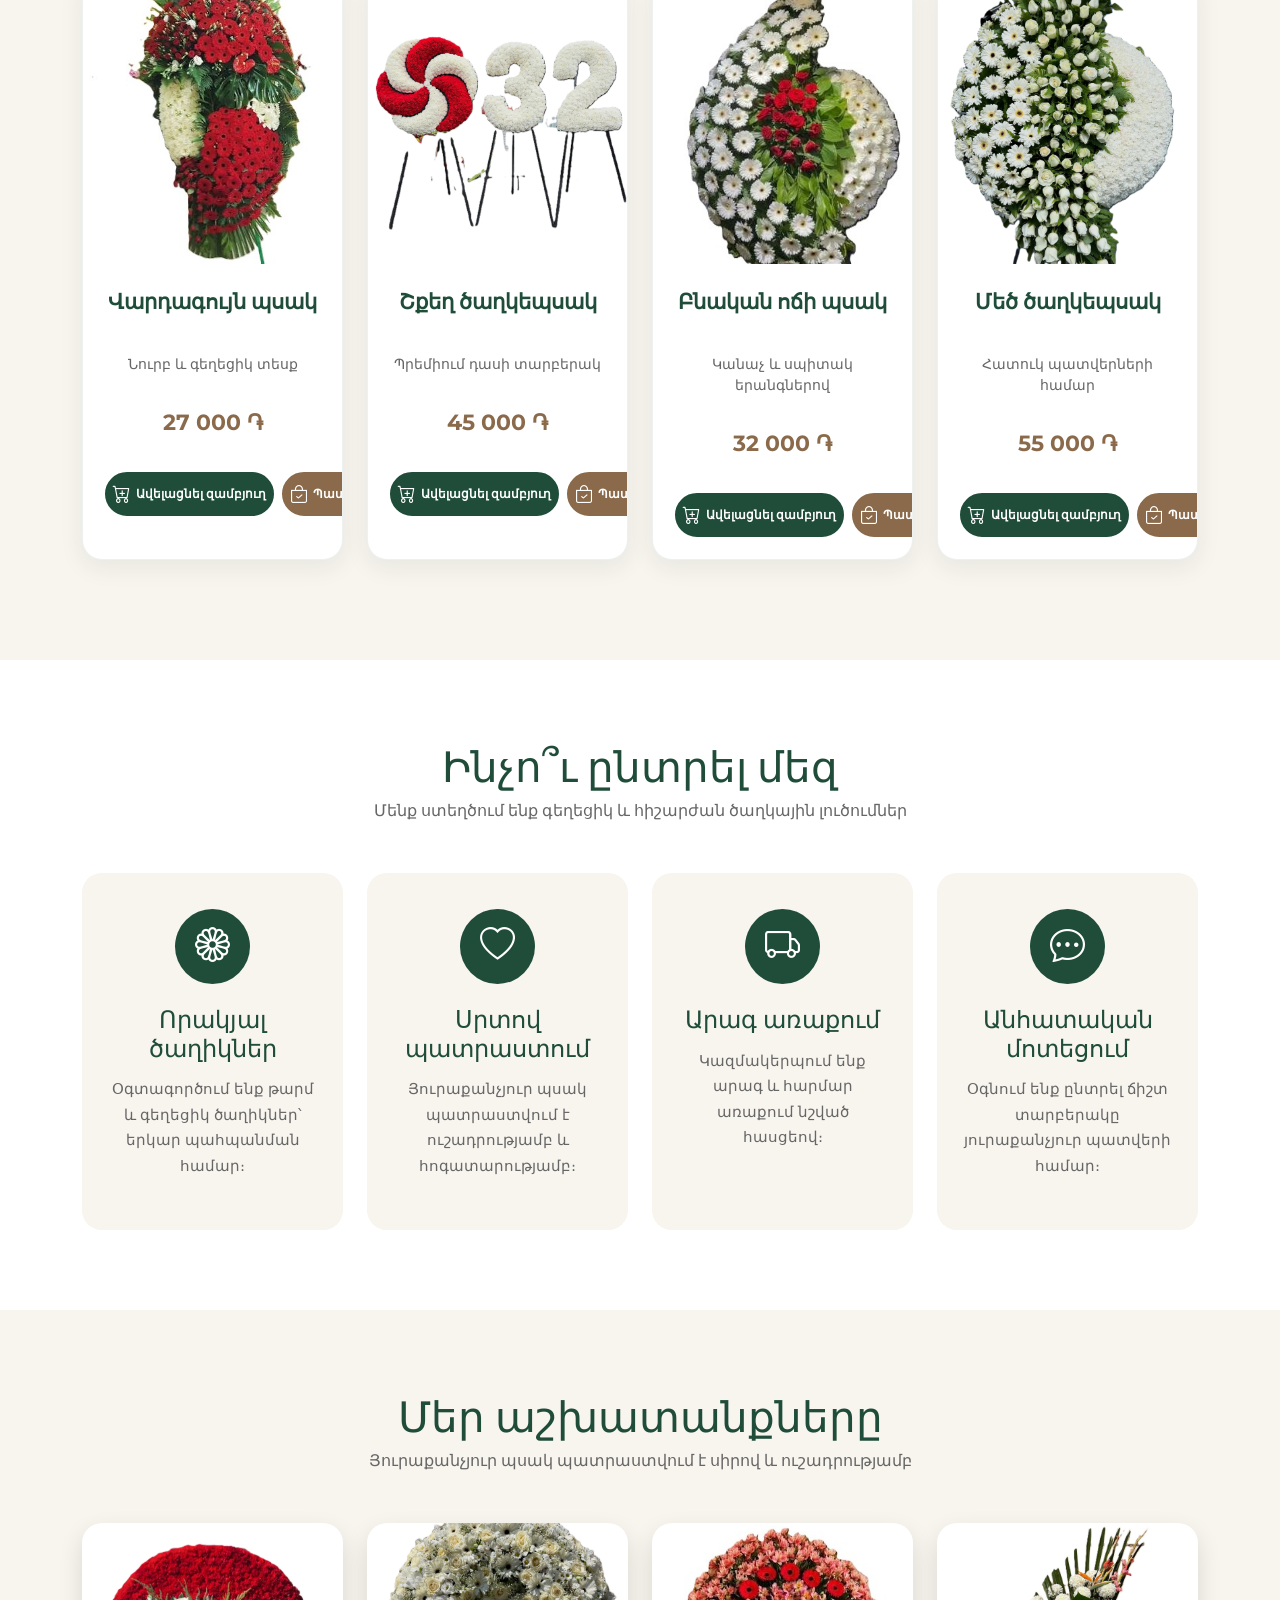
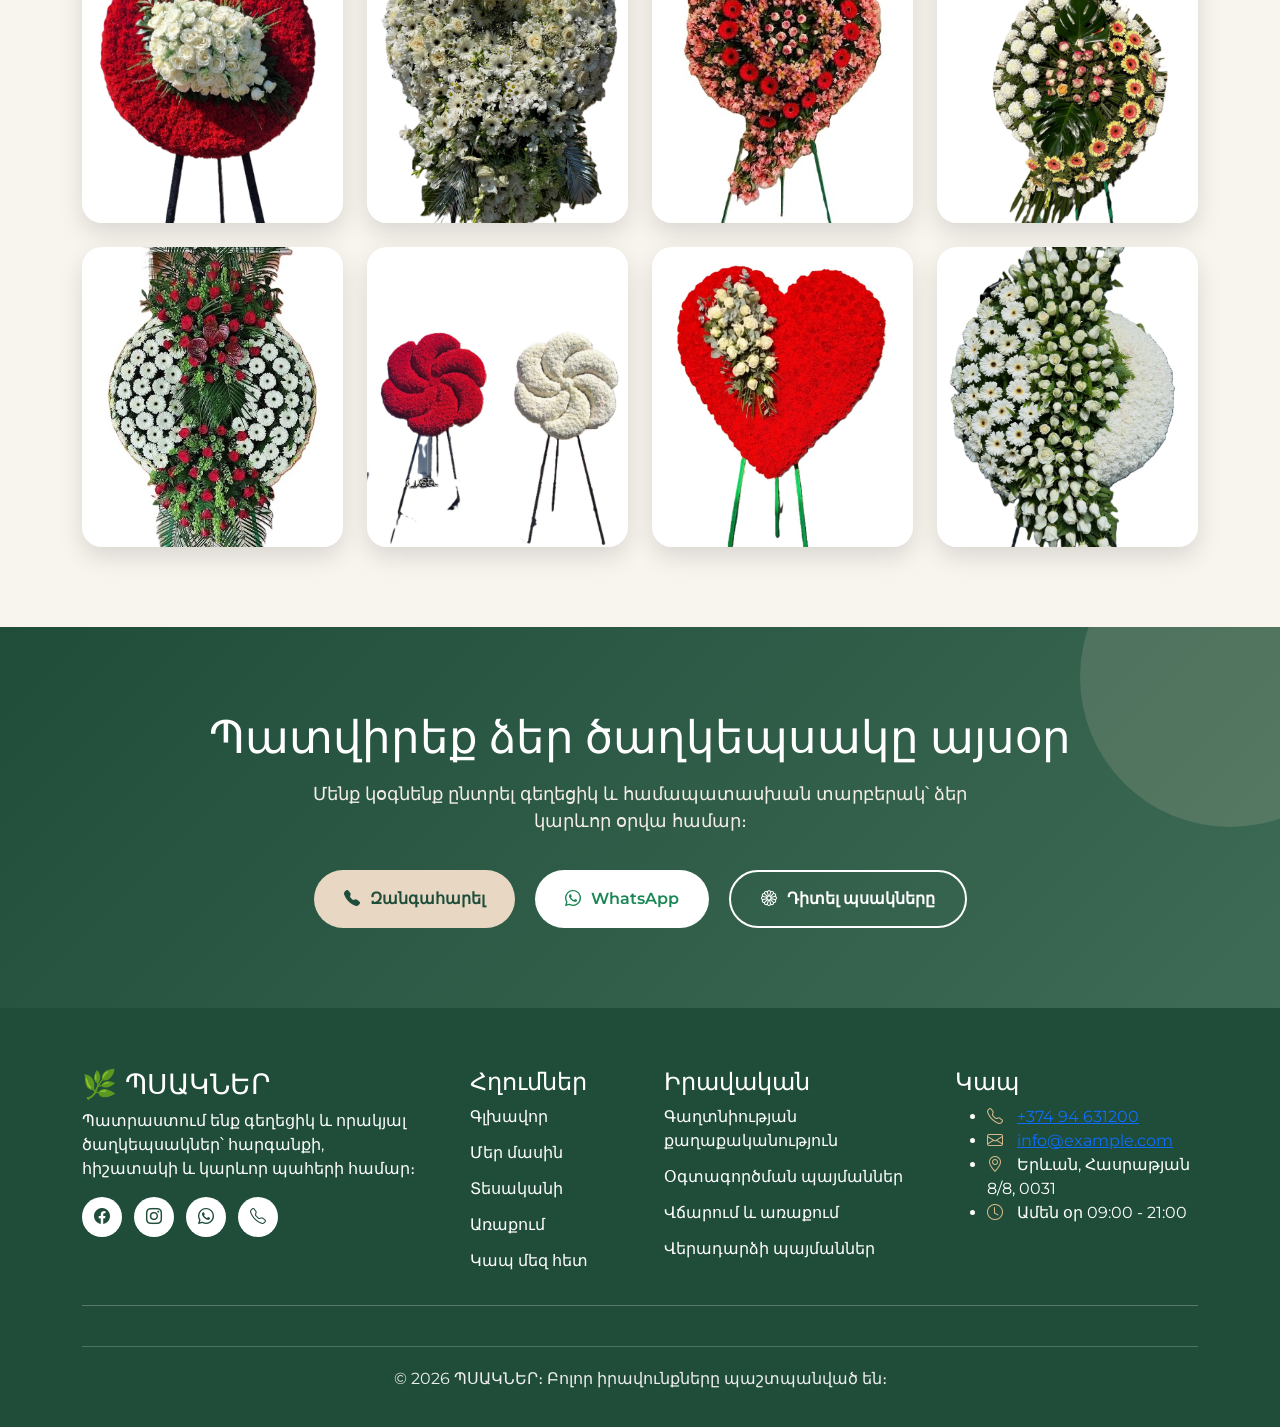
==== commit ebaf072b: "Update index.html" ====
--- a/index.html
+++ b/index.html
@@ -259,14 +259,14 @@
     </button>
 
 
-    <button 
-        class="order-btn order-now"
-        data-id="1">
-
-        <i class="bi bi-bag-check"></i>
-        Պատվիրել
-
-    </button>
+  <button
+    type="button"
+    class="order-btn order-now"
+    data-id="1"
+>
+    <i class="bi bi-bag-check"></i>
+    Պատվիրել
+</button>
 
 </div>
 
@@ -322,14 +322,14 @@
     </button>
 
 
-    <button 
-        class="order-btn order-now"
-        data-id="2">
-
-        <i class="bi bi-bag-check"></i>
-        Պատվիրել
-
-    </button>
+   <button
+    type="button"
+    class="order-btn order-now"
+    data-id="2"
+>
+    <i class="bi bi-bag-check"></i>
+    Պատվիրել
+</button>
 
 </div>
 
@@ -387,15 +387,14 @@
 
     </button>
 
-
-    <button 
-        class="order-btn order-now"
-        data-id="3">
-
-        <i class="bi bi-bag-check"></i>
-        Պատվիրել
-
-    </button>
+<button
+    type="button"
+    class="order-btn order-now"
+    data-id="3"
+>
+    <i class="bi bi-bag-check"></i>
+    Պատվիրել
+</button>
 
 </div>
 
@@ -453,14 +452,14 @@
     </button>
 
 
-    <button 
-        class="order-btn order-now"
-        data-id="4">
-
-        <i class="bi bi-bag-check"></i>
-        Պատվիրել
-
-    </button>
+   <button
+    type="button"
+    class="order-btn order-now"
+    data-id="4"
+>
+    <i class="bi bi-bag-check"></i>
+    Պատվիրել
+</button>
 
 </div>
 
@@ -518,14 +517,14 @@
     </button>
 
 
-    <button 
-        class="order-btn order-now"
-        data-id="5">
-
-        <i class="bi bi-bag-check"></i>
-        Պատվիրել
-
-    </button>
+   <button
+    type="button"
+    class="order-btn order-now"
+    data-id="5"
+>
+    <i class="bi bi-bag-check"></i>
+    Պատվիրել
+</button>
 
 </div>
 
@@ -584,14 +583,14 @@
     </button>
 
 
-    <button 
-        class="order-btn order-now"
-        data-id="6">
-
-        <i class="bi bi-bag-check"></i>
-        Պատվիրել
-
-    </button>
+   <button
+    type="button"
+    class="order-btn order-now"
+    data-id="6"
+>
+    <i class="bi bi-bag-check"></i>
+    Պատվիրել
+</button>
 
 </div>
 
@@ -649,14 +648,14 @@
     </button>
 
 
-    <button 
-        class="order-btn order-now"
-        data-id="7">
-
-        <i class="bi bi-bag-check"></i>
-        Պատվիրել
-
-    </button>
+    <button
+    type="button"
+    class="order-btn order-now"
+    data-id="7"
+>
+    <i class="bi bi-bag-check"></i>
+    Պատվիրել
+</button>
 
 </div>
 
@@ -715,14 +714,14 @@
     </button>
 
 
-    <button 
-        class="order-btn order-now"
-        data-id="8">
-
-        <i class="bi bi-bag-check"></i>
-        Պատվիրել
-
-    </button>
+  <button
+    type="button"
+    class="order-btn order-now"
+    data-id="8"
+>
+    <i class="bi bi-bag-check"></i>
+    Պատվիրել
+</button>
 
 </div>
 
--- a/css/style.css
+++ b/css/style.css
@@ -1513,3 +1513,18 @@
 cursor: default;
 
 }
+
+.product-actions {
+    display: flex;
+    gap: 10px;
+    margin-top: 15px;
+}
+
+.product-actions .order-btn {
+    flex: 1;
+    margin: 0;
+}
+
+.order-now {
+    text-decoration: none;
+}
--- a/css/products.css
+++ b/css/products.css
@@ -897,3 +897,109 @@
 
 }
 
+.product-actions {
+    display: grid;
+    grid-template-columns: 1fr 1fr;
+    gap: 8px;
+    width: 100%;
+    margin-top: 18px;
+}
+
+
+/* Մանրամասն կոճակը՝ ամբողջ լայնությամբ */
+
+.product-actions .details-btn {
+    grid-column: 1 / -1;
+
+    width: 100%;
+    min-height: 44px;
+
+    display: inline-flex;
+    align-items: center;
+    justify-content: center;
+    gap: 7px;
+
+    padding: 10px 12px;
+
+    border: 2px solid #1f4d3a;
+    border-radius: 25px;
+
+    background: #ffffff;
+    color: #1f4d3a;
+
+    font-size: 13px;
+    font-weight: 600;
+
+    text-decoration: none;
+
+    transition: 0.3s ease;
+}
+
+
+.product-actions .details-btn:hover {
+    background: #1f4d3a;
+    color: #ffffff;
+
+    transform: translateY(-2px);
+}
+
+
+/* Ավելացնել + Պատվիրել */
+
+.product-actions .order-btn {
+    width: 100%;
+    min-height: 44px;
+
+    padding: 9px 6px;
+
+    display: inline-flex;
+    align-items: center;
+    justify-content: center;
+    gap: 5px;
+
+    border-radius: 25px;
+
+    font-size: 12px;
+    font-weight: 600;
+
+    white-space: nowrap;
+}
+
+
+/* Պատվիրել */
+
+.product-actions .order-now {
+    background: #8a6a4a;
+    border-color: #8a6a4a;
+    color: #ffffff;
+}
+
+
+.product-actions .order-now:hover {
+    background: #e8d8c3;
+    border-color: #e8d8c3;
+    color: #1f4d3a;
+}
+
+
+/* Mobile */
+
+@media (max-width: 576px) {
+
+    .product-actions {
+        grid-template-columns: 1fr;
+    }
+
+    .product-actions .details-btn {
+        grid-column: auto;
+    }
+
+    .product-actions .order-btn,
+    .product-actions .details-btn {
+        width: 100%;
+        min-height: 46px;
+        font-size: 14px;
+    }
+
+}
+
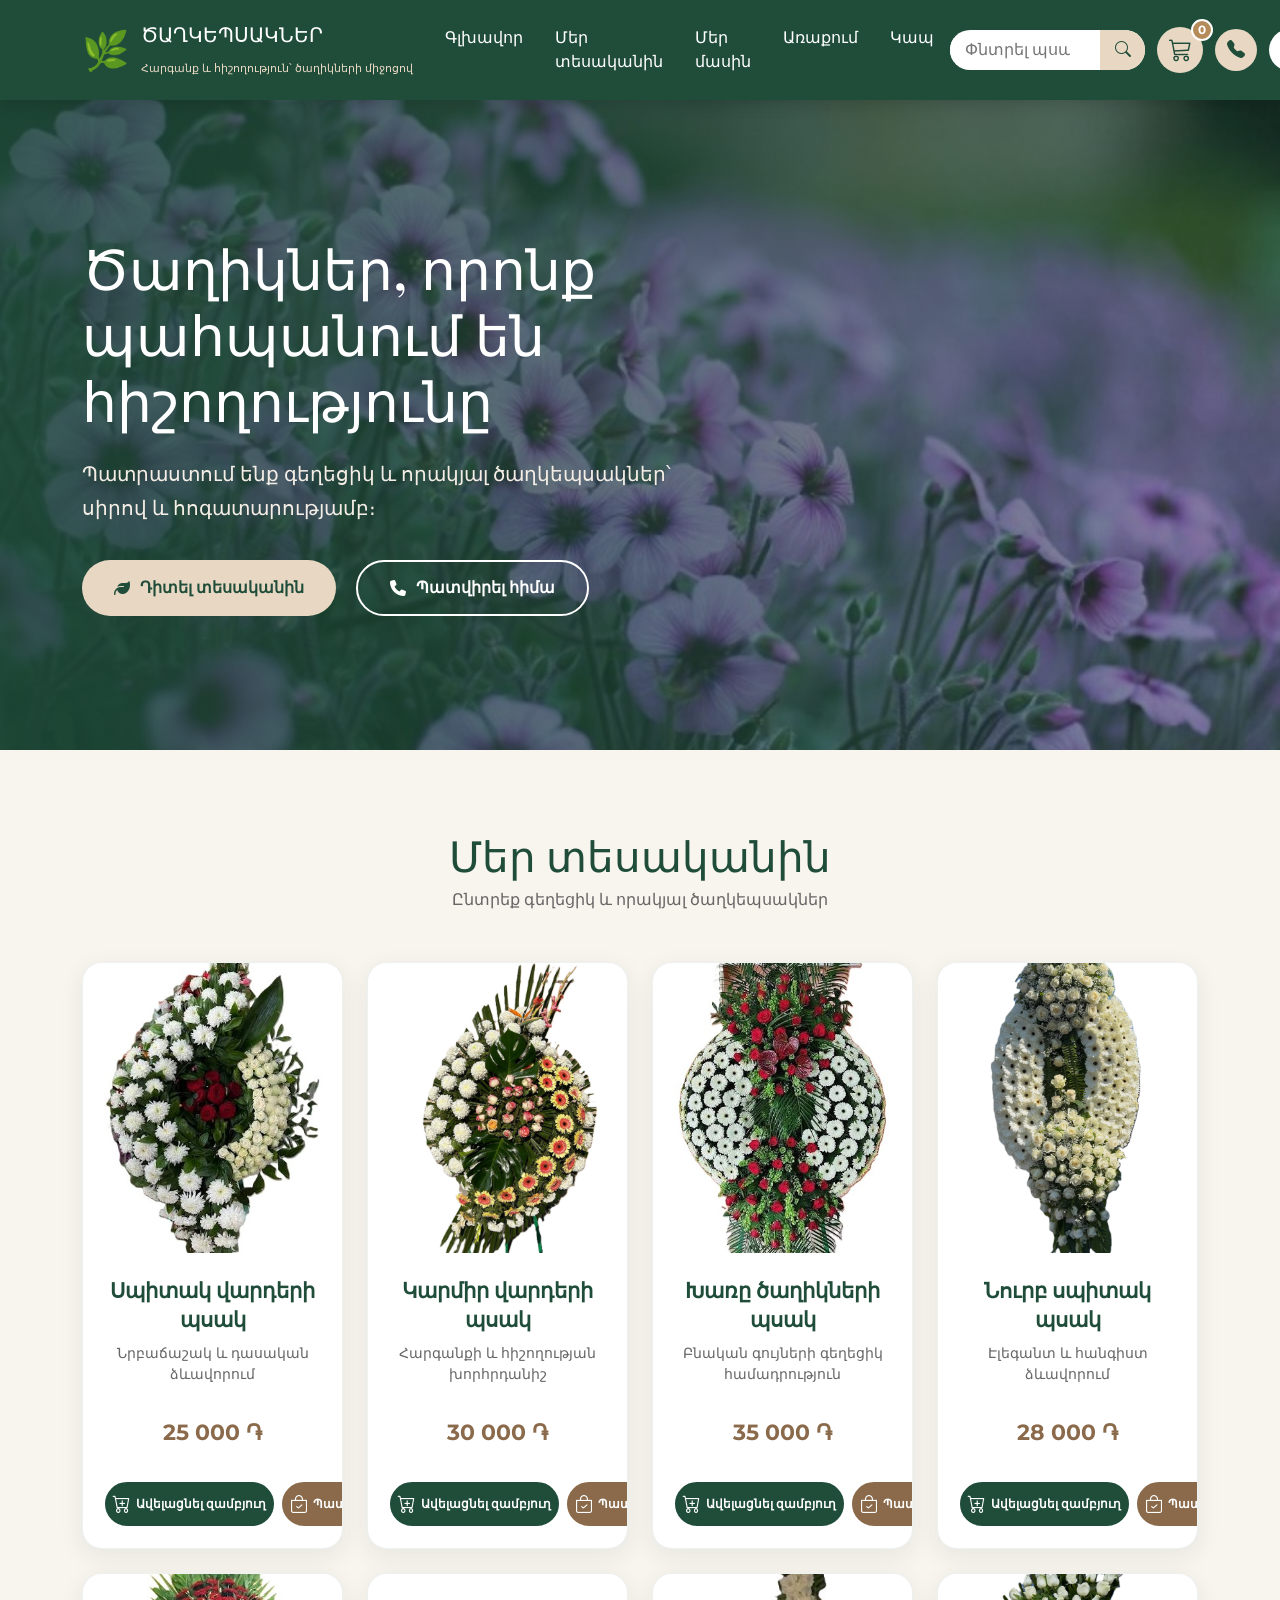
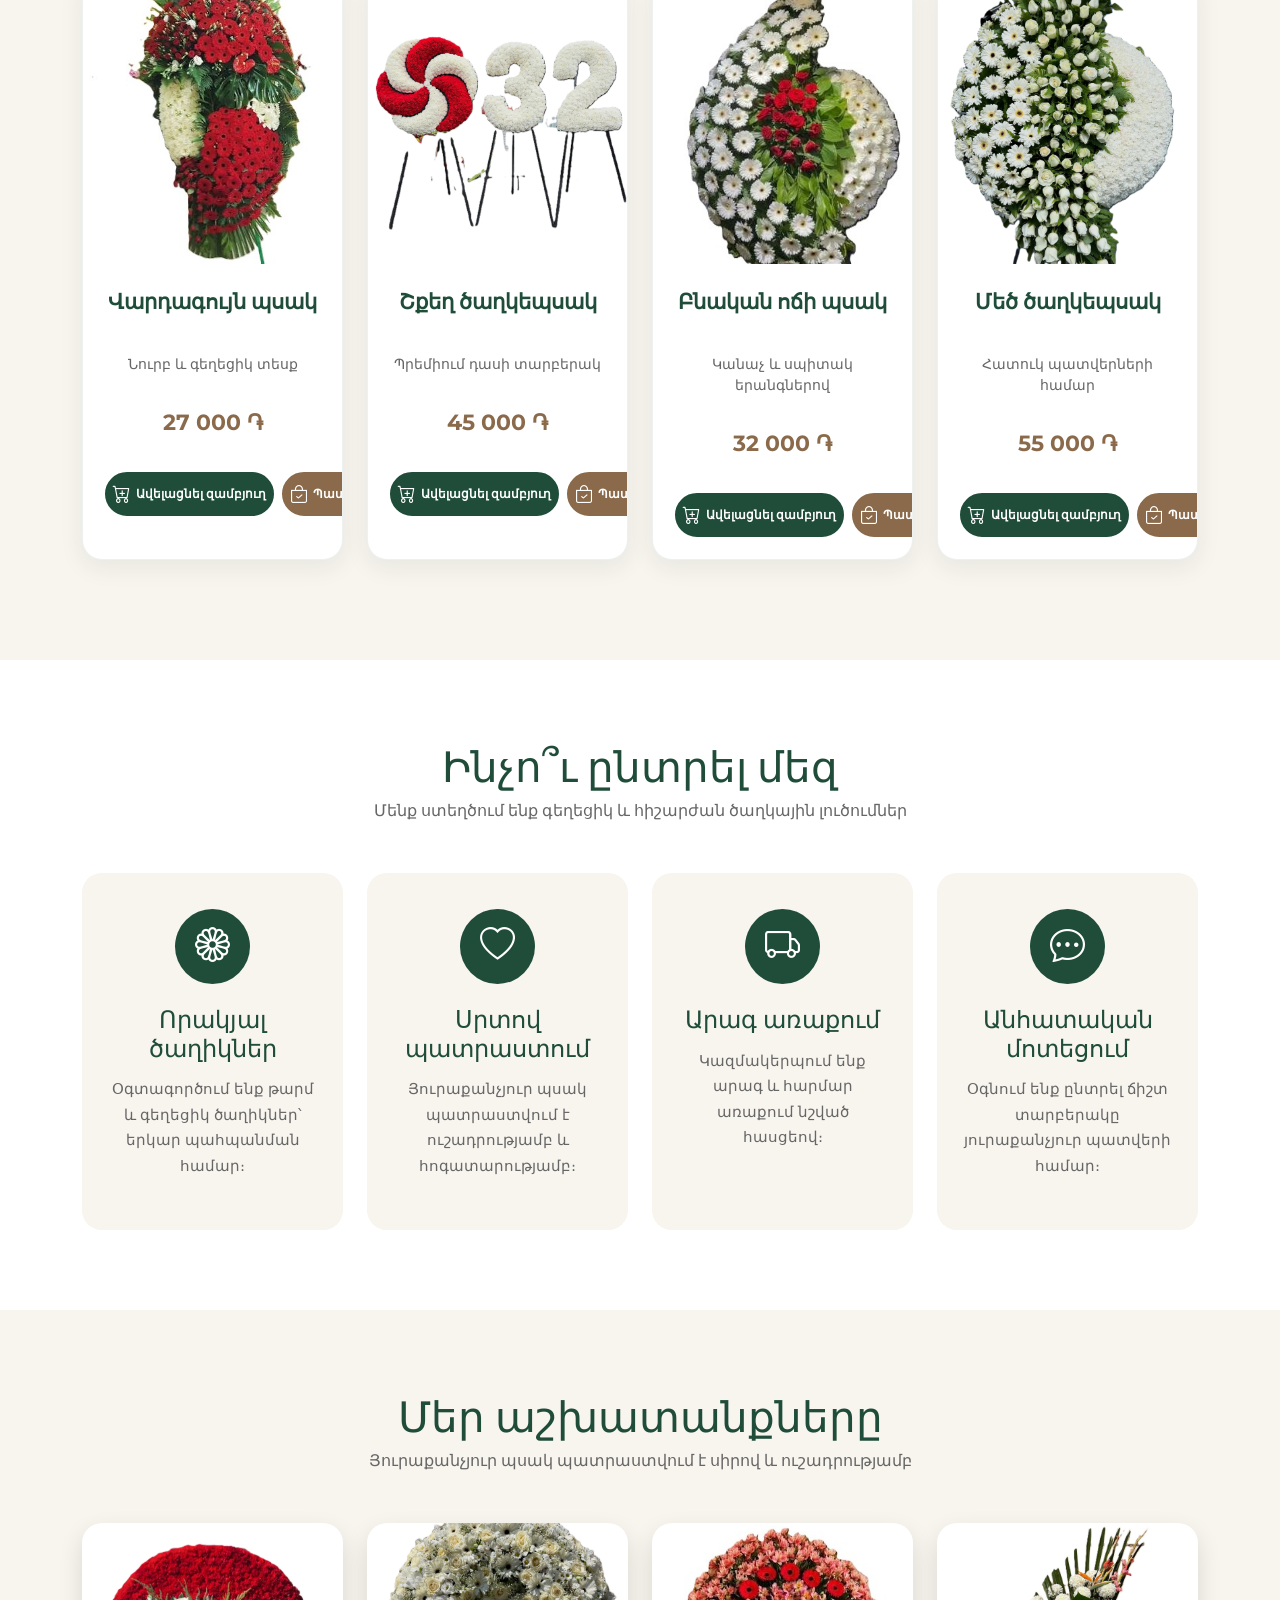
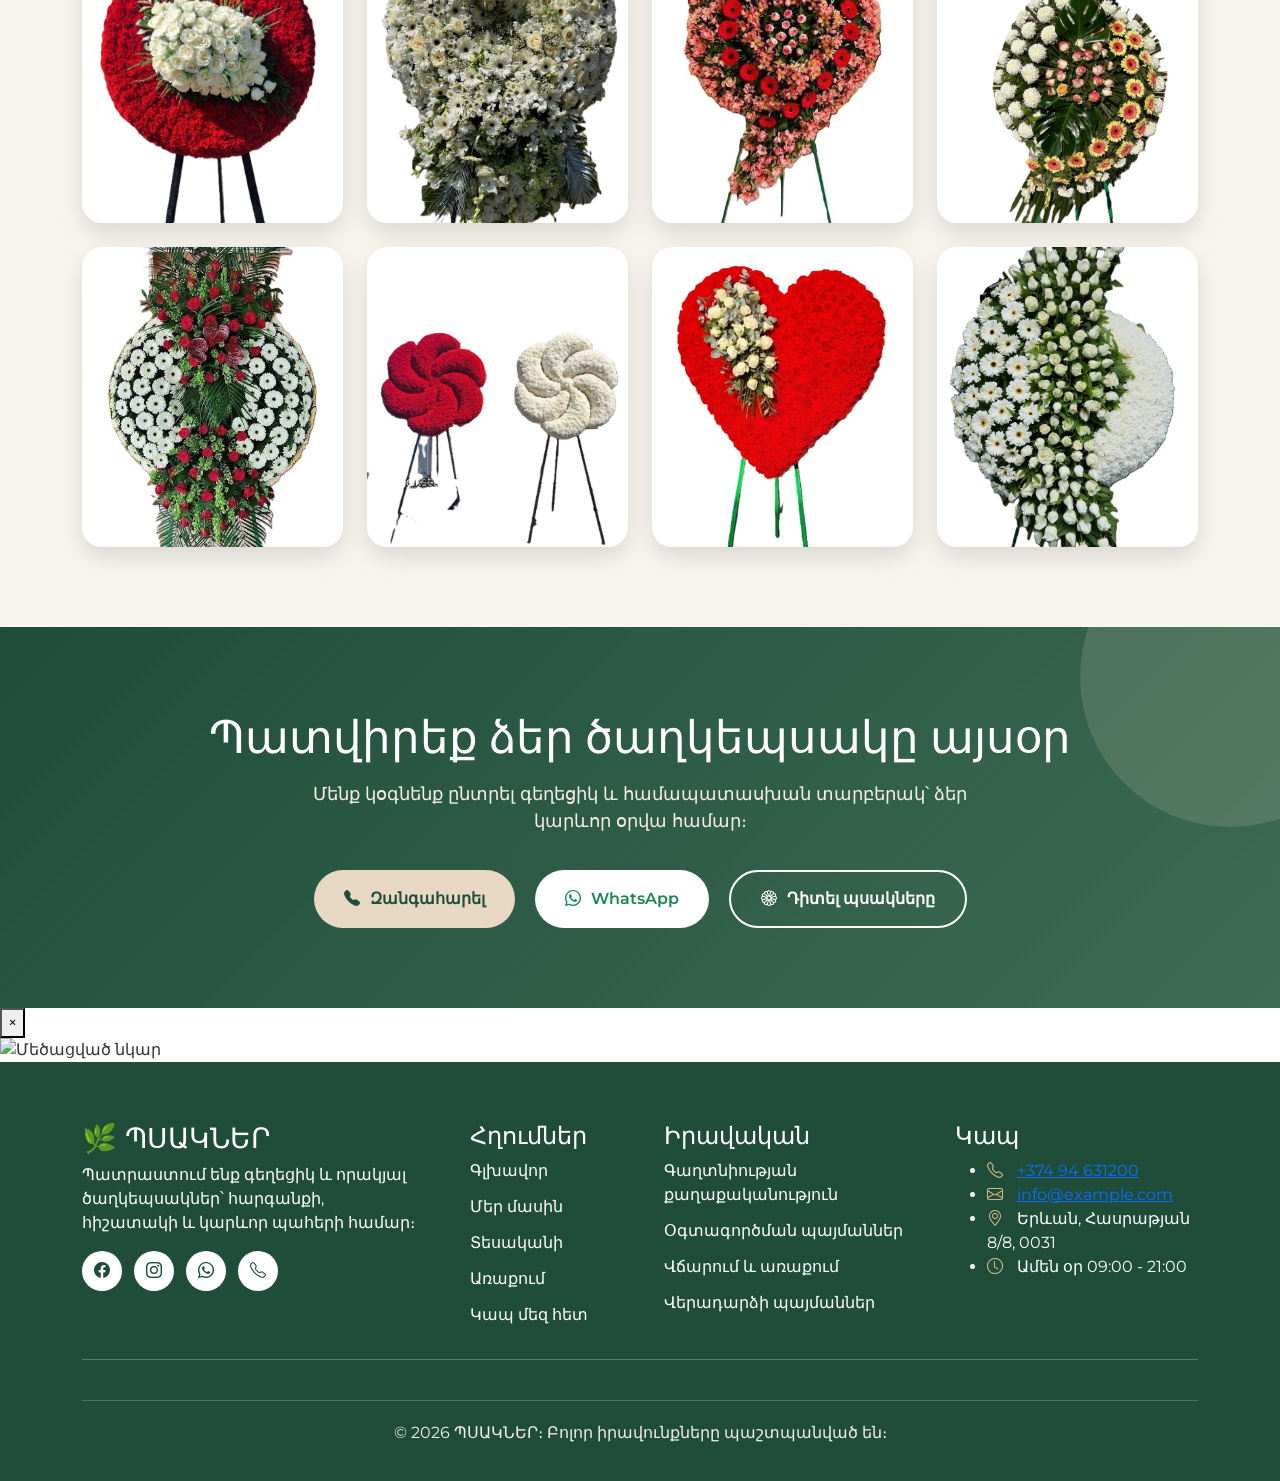
==== commit 3d067ee6: "Update index.html" ====
--- a/index.html
+++ b/index.html
@@ -1239,7 +1239,33 @@
 
 </section>
 
-
+<!-- =========================
+     GALLERY LIGHTBOX
+========================= -->
+
+<div
+    id="lightbox"
+    class="lightbox"
+    aria-hidden="true"
+>
+
+    <button
+        type="button"
+        id="lightboxClose"
+        class="lightbox-close"
+        aria-label="Փակել"
+    >
+        &times;
+    </button>
+
+    <img
+        id="lightboxImage"
+        class="lightbox-image"
+        src=""
+        alt="Մեծացված նկար"
+    >
+
+</div>
 
 <!-- FOOTER -->
 
@@ -1251,7 +1277,7 @@
 <!-- JAVASCRIPT -->
 
 <script src="js/products-data.js"></script>
-
+<script src="js/products.js"></script>
 <script src="js/cart-add.js"></script>
 
 <script src="js/script.js"></script>
